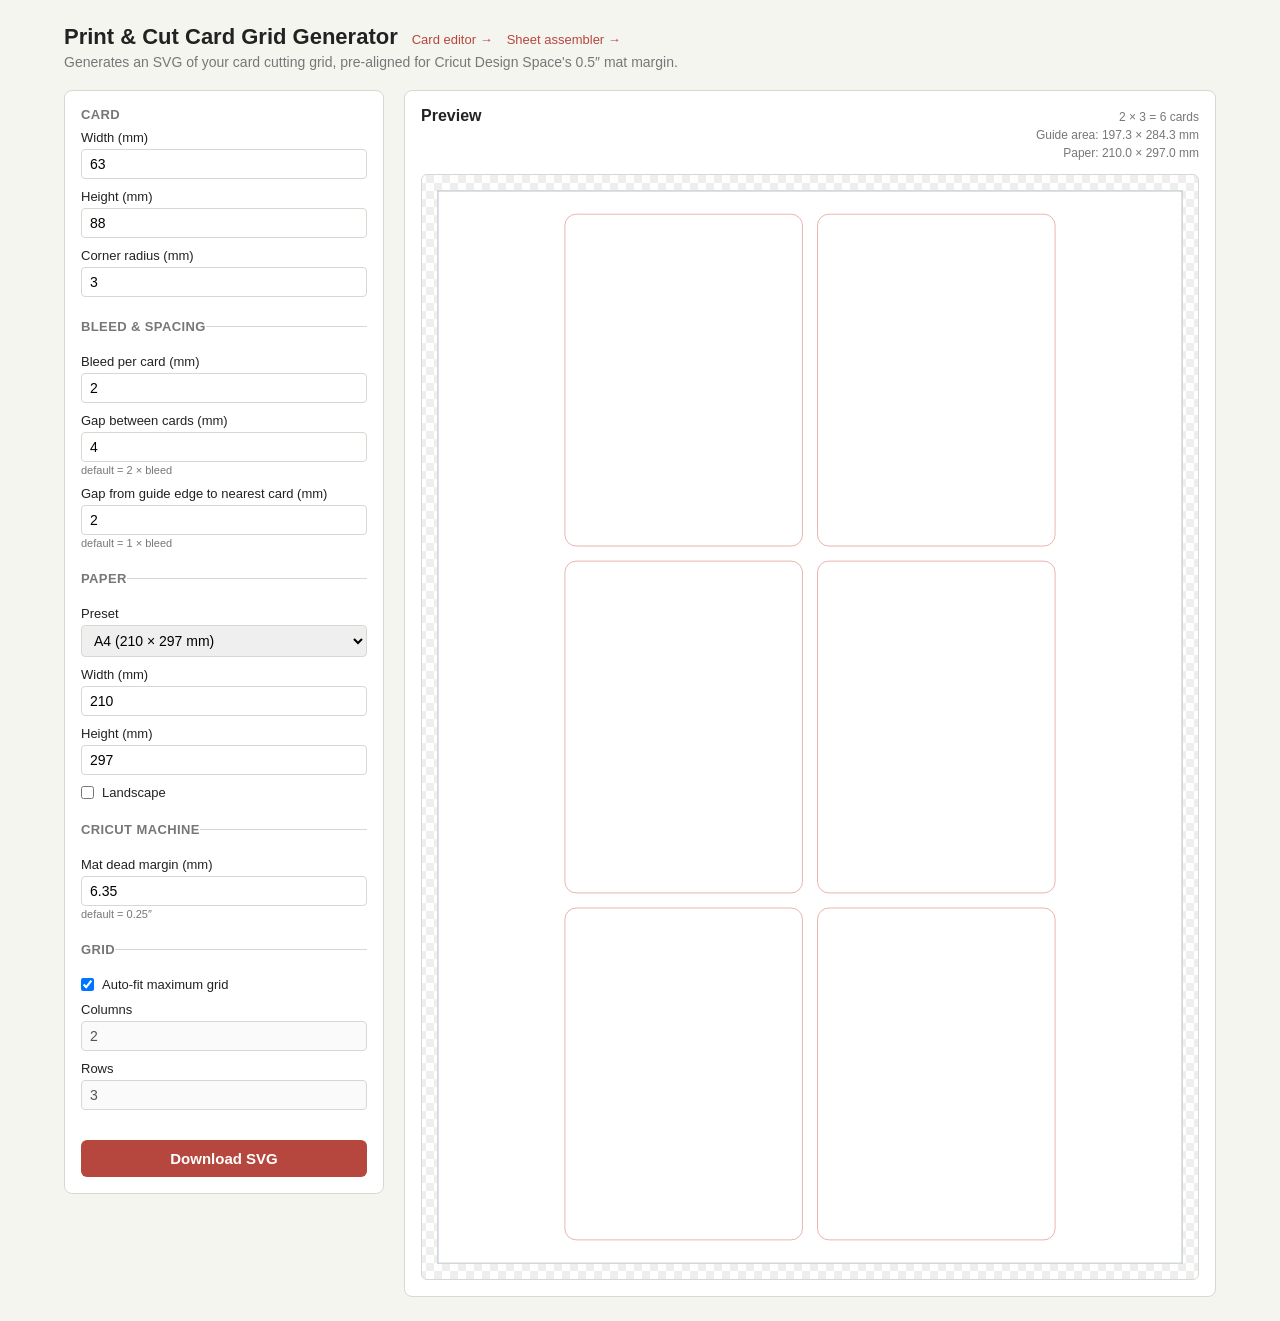
==== index.html @ 05d556c8 "first commit" ====
<!DOCTYPE html>
<html lang="en">
<head>
<meta charset="UTF-8">
<meta name="viewport" content="width=device-width, initial-scale=1.0">
<title>Print &amp; Cut Card Grid Generator</title>
<link rel="stylesheet" href="style.css">
</head>
<body>
<div class="app">

  <header>
    <h1>Print &amp; Cut Card Grid Generator <a class="nav-link" href="editor.html">Card editor &rarr;</a> <a class="nav-link" href="sheet.html">Sheet assembler &rarr;</a></h1>
    <p class="subtitle">Generates an SVG of your card cutting grid, pre-aligned for Cricut Design Space's 0.5&Prime; mat margin.</p>
  </header>

  <main>
    <form id="form" class="panel">

      <fieldset>
        <legend>Card</legend>
        <label>Width (mm)
          <input type="number" id="cardW" value="63" min="1" step="0.1" required>
        </label>
        <label>Height (mm)
          <input type="number" id="cardH" value="88" min="1" step="0.1" required>
        </label>
        <label>Corner radius (mm)
          <input type="number" id="radius" value="3" min="0" step="0.1" required>
        </label>
      </fieldset>

      <fieldset>
        <legend>Bleed &amp; spacing</legend>
        <label>Bleed per card (mm)
          <input type="number" id="bleed" value="2" min="0" step="0.1" required>
        </label>
        <label>Gap between cards (mm)
          <input type="number" id="gap" value="4" min="0" step="0.1" required>
          <small>default = 2 &times; bleed</small>
        </label>
        <label>Gap from guide edge to nearest card (mm)
          <input type="number" id="edgeMargin" value="2" min="0" step="0.1" required>
          <small>default = 1 &times; bleed</small>
        </label>
      </fieldset>

      <fieldset>
        <legend>Paper</legend>
        <label>Preset
          <select id="paperPreset">
            <option value="a4">A4 (210 &times; 297 mm)</option>
            <option value="letter">US Letter (215.9 &times; 279.4 mm)</option>
            <option value="custom">Custom</option>
          </select>
        </label>
        <label>Width (mm)
          <input type="number" id="paperW" value="210" min="1" step="0.1" required>
        </label>
        <label>Height (mm)
          <input type="number" id="paperH" value="297" min="1" step="0.1" required>
        </label>
        <label class="checkbox">
          <input type="checkbox" id="landscape">
          Landscape
        </label>
      </fieldset>

      <fieldset>
        <legend>Cricut machine</legend>
        <label>Mat dead margin (mm)
          <input type="number" id="machineMargin" value="6.35" min="0" step="0.1" required>
          <small>default = 0.25&Prime;</small>
        </label>
      </fieldset>

      <fieldset>
        <legend>Grid</legend>
        <label class="checkbox">
          <input type="checkbox" id="autoFit" checked>
          Auto-fit maximum grid
        </label>
        <label>Columns
          <input type="number" id="cols" value="1" min="1" step="1" required disabled>
        </label>
        <label>Rows
          <input type="number" id="rowsInput" value="1" min="1" step="1" required disabled>
        </label>
      </fieldset>

      <div id="warning" class="warning" hidden></div>

      <button type="button" id="downloadBtn">Download SVG</button>
    </form>

    <div class="panel preview">
      <div class="preview-header">
        <h2>Preview</h2>
        <div id="summary" class="summary"></div>
      </div>
      <div id="svgWrap" class="svg-wrap"></div>
    </div>
  </main>

</div>
<script src="grid-math.js"></script>
<script src="app.js"></script>
</body>
</html>
---- style.css ----
:root {
  --bg: #f5f5f0;
  --panel: #ffffff;
  --border: #d8d8d0;
  --text: #222;
  --muted: #777;
  --accent: #b5473f;
  --guide: #2b6cb0;
  --cut: #c0392b;
  --score: #e08e0b;
  --emboss: #2e8b57;
}

* { box-sizing: border-box; }

body {
  margin: 0;
  font-family: -apple-system, BlinkMacSystemFont, "Segoe UI", Helvetica, Arial, sans-serif;
  background: var(--bg);
  color: var(--text);
}

.app {
  max-width: 1200px;
  margin: 0 auto;
  padding: 24px;
}

header h1 {
  margin: 0 0 4px;
  font-size: 22px;
}

.subtitle {
  margin: 0 0 20px;
  color: var(--muted);
  font-size: 14px;
}

main {
  display: grid;
  grid-template-columns: 320px 1fr;
  gap: 20px;
  align-items: start;
}

.panel {
  background: var(--panel);
  border: 1px solid var(--border);
  border-radius: 8px;
  padding: 16px;
}

fieldset {
  border: none;
  border-top: 1px solid var(--border);
  padding: 12px 0;
  margin: 0;
}

fieldset:first-of-type {
  border-top: none;
  padding-top: 0;
}

legend {
  font-weight: 600;
  font-size: 13px;
  text-transform: uppercase;
  letter-spacing: 0.03em;
  color: var(--muted);
  padding: 0;
  margin-bottom: 8px;
}

label {
  display: block;
  font-size: 13px;
  margin-bottom: 10px;
}

label input[type="number"] {
  display: block;
  width: 100%;
  margin-top: 4px;
  padding: 6px 8px;
  border: 1px solid var(--border);
  border-radius: 4px;
  font-size: 14px;
}

label.checkbox {
  display: flex;
  align-items: center;
  gap: 8px;
}

label.checkbox input {
  width: auto;
  margin: 0;
}

select {
  display: block;
  width: 100%;
  margin-top: 4px;
  padding: 6px 8px;
  border: 1px solid var(--border);
  border-radius: 4px;
  font-size: 14px;
}

small {
  display: block;
  color: var(--muted);
  font-size: 11px;
  margin-top: 2px;
}

button#downloadBtn {
  width: 100%;
  padding: 10px;
  background: var(--accent);
  color: white;
  border: none;
  border-radius: 6px;
  font-size: 15px;
  font-weight: 600;
  cursor: pointer;
  margin-top: 8px;
}

button#downloadBtn:hover {
  filter: brightness(1.05);
}

.warning {
  background: #fff3cd;
  border: 1px solid #ffe08a;
  color: #6b4e00;
  border-radius: 6px;
  padding: 8px 10px;
  font-size: 12px;
  margin: 12px 0;
}

.preview-header {
  display: flex;
  justify-content: space-between;
  align-items: baseline;
  margin-bottom: 12px;
}

.preview-header h2 {
  margin: 0;
  font-size: 16px;
}

.summary {
  font-size: 12px;
  color: var(--muted);
  text-align: right;
  line-height: 1.5;
}

.svg-wrap {
  display: flex;
  justify-content: center;
  align-items: center;
  background: repeating-conic-gradient(#eee 0% 25%, #fff 0% 50%) 50% / 16px 16px;
  border: 1px solid var(--border);
  border-radius: 6px;
  padding: 16px;
  overflow: auto;
}

.svg-wrap svg {
  max-width: 100%;
  height: auto;
  background: white;
  box-shadow: 0 0 0 1px var(--border);
}

.legend-note {
  font-size: 11px;
  color: var(--muted);
  margin-top: 8px;
}

/* ---------- header nav link ---------- */

header h1 {
  display: flex;
  align-items: baseline;
  gap: 14px;
}

.nav-link {
  font-size: 13px;
  font-weight: 500;
  color: var(--accent);
  text-decoration: none;
}

.nav-link:hover {
  text-decoration: underline;
}

/* ---------- editor layout ---------- */

.editor-main {
  display: grid;
  grid-template-columns: 260px 1fr 260px;
  gap: 20px;
  align-items: start;
}

.toolbar-panel label {
  margin-bottom: 12px;
}

.tool-buttons, .layer-buttons {
  display: flex;
  flex-wrap: wrap;
  gap: 6px;
  margin-bottom: 6px;
}

.tool-btn, .layer-btn {
  flex: 1 1 auto;
  padding: 6px 8px;
  border: 1px solid var(--border);
  border-radius: 4px;
  background: white;
  font-size: 12px;
  cursor: pointer;
}

.tool-btn.active, .layer-btn.active {
  background: var(--accent);
  border-color: var(--accent);
  color: white;
}

.layer-visibility {
  display: flex;
  flex-direction: column;
  gap: 6px;
  margin-top: 8px;
}

.swatch {
  display: inline-block;
  width: 10px;
  height: 10px;
  border-radius: 2px;
  margin-right: 2px;
  vertical-align: middle;
}

.swatch-cut { background: var(--cut); }
.swatch-score { background: var(--score); }
.swatch-emboss { background: var(--emboss); }

.secondary-btn {
  width: 100%;
  padding: 8px;
  background: white;
  border: 1px solid var(--border);
  border-radius: 6px;
  font-size: 13px;
  cursor: pointer;
  margin-top: 6px;
}

.secondary-btn:hover {
  background: #f7f7f2;
}

.secondary-btn.danger {
  color: var(--cut);
  border-color: var(--cut);
}

#exportAllBtn {
  width: 100%;
  padding: 10px;
  background: var(--accent);
  color: white;
  border: none;
  border-radius: 6px;
  font-size: 14px;
  font-weight: 600;
  cursor: pointer;
  margin-top: 4px;
}

.canvas-panel {
  display: flex;
  justify-content: center;
}

.canvas-wrap {
  background: repeating-conic-gradient(#eee 0% 25%, #fff 0% 50%) 50% / 16px 16px;
  border: 1px solid var(--border);
  border-radius: 6px;
  padding: 16px;
  display: inline-flex;
}

#canvasSvg {
  background: white;
  box-shadow: 0 0 0 1px var(--border);
  touch-action: none;
  max-width: 70vw;
  height: auto;
}

circle.handle {
  fill: white;
  stroke: #4a90d9;
  stroke-width: 0.5;
  cursor: pointer;
}

circle.handle-rotate {
  fill: #4a90d9;
}

.shape-hit {
  cursor: move;
  pointer-events: stroke;
}

.props-empty {
  font-size: 13px;
  color: var(--muted);
}

.props-form label {
  margin-bottom: 10px;
}

.history-buttons {
  display: flex;
  gap: 8px;
  margin-top: 14px;
}

.history-buttons button {
  flex: 1;
  padding: 6px;
  border: 1px solid var(--border);
  border-radius: 4px;
  background: white;
  cursor: pointer;
  font-size: 12px;
}

/* ---------- sheet assembler ---------- */

.sheet-side-panel h2 {
  font-size: 14px;
  margin: 0 0 8px;
}

.sheet-side-panel h2:not(:first-child) {
  margin-top: 18px;
  padding-top: 14px;
  border-top: 1px solid var(--border);
}

.project-list, .cell-assignment {
  display: flex;
  flex-direction: column;
  gap: 6px;
  max-height: 220px;
  overflow-y: auto;
}

.project-row, .cell-row {
  display: flex;
  align-items: center;
  gap: 6px;
  font-size: 12px;
}

.project-name {
  flex: 1 1 auto;
  overflow: hidden;
  text-overflow: ellipsis;
  white-space: nowrap;
}

.project-size {
  color: var(--muted);
  flex: 0 0 auto;
}

.project-row.mismatch .project-size {
  color: var(--cut);
}

.remove-btn {
  border: none;
  background: none;
  color: var(--muted);
  font-size: 15px;
  line-height: 1;
  cursor: pointer;
  padding: 0 2px;
}

.remove-btn:hover {
  color: var(--cut);
}

.cell-label {
  flex: 0 0 auto;
  width: 70px;
  color: var(--muted);
}

.cell-row select {
  flex: 1 1 auto;
  padding: 4px 6px;
  border: 1px solid var(--border);
  border-radius: 4px;
  font-size: 12px;
}

.fill-all-row {
  display: flex;
  gap: 6px;
  margin-top: 10px;
}

.fill-all-row select {
  flex: 1 1 auto;
  padding: 6px;
  border: 1px solid var(--border);
  border-radius: 4px;
  font-size: 12px;
}

.fill-all-row button {
  flex: 0 0 auto;
  margin-top: 0;
}
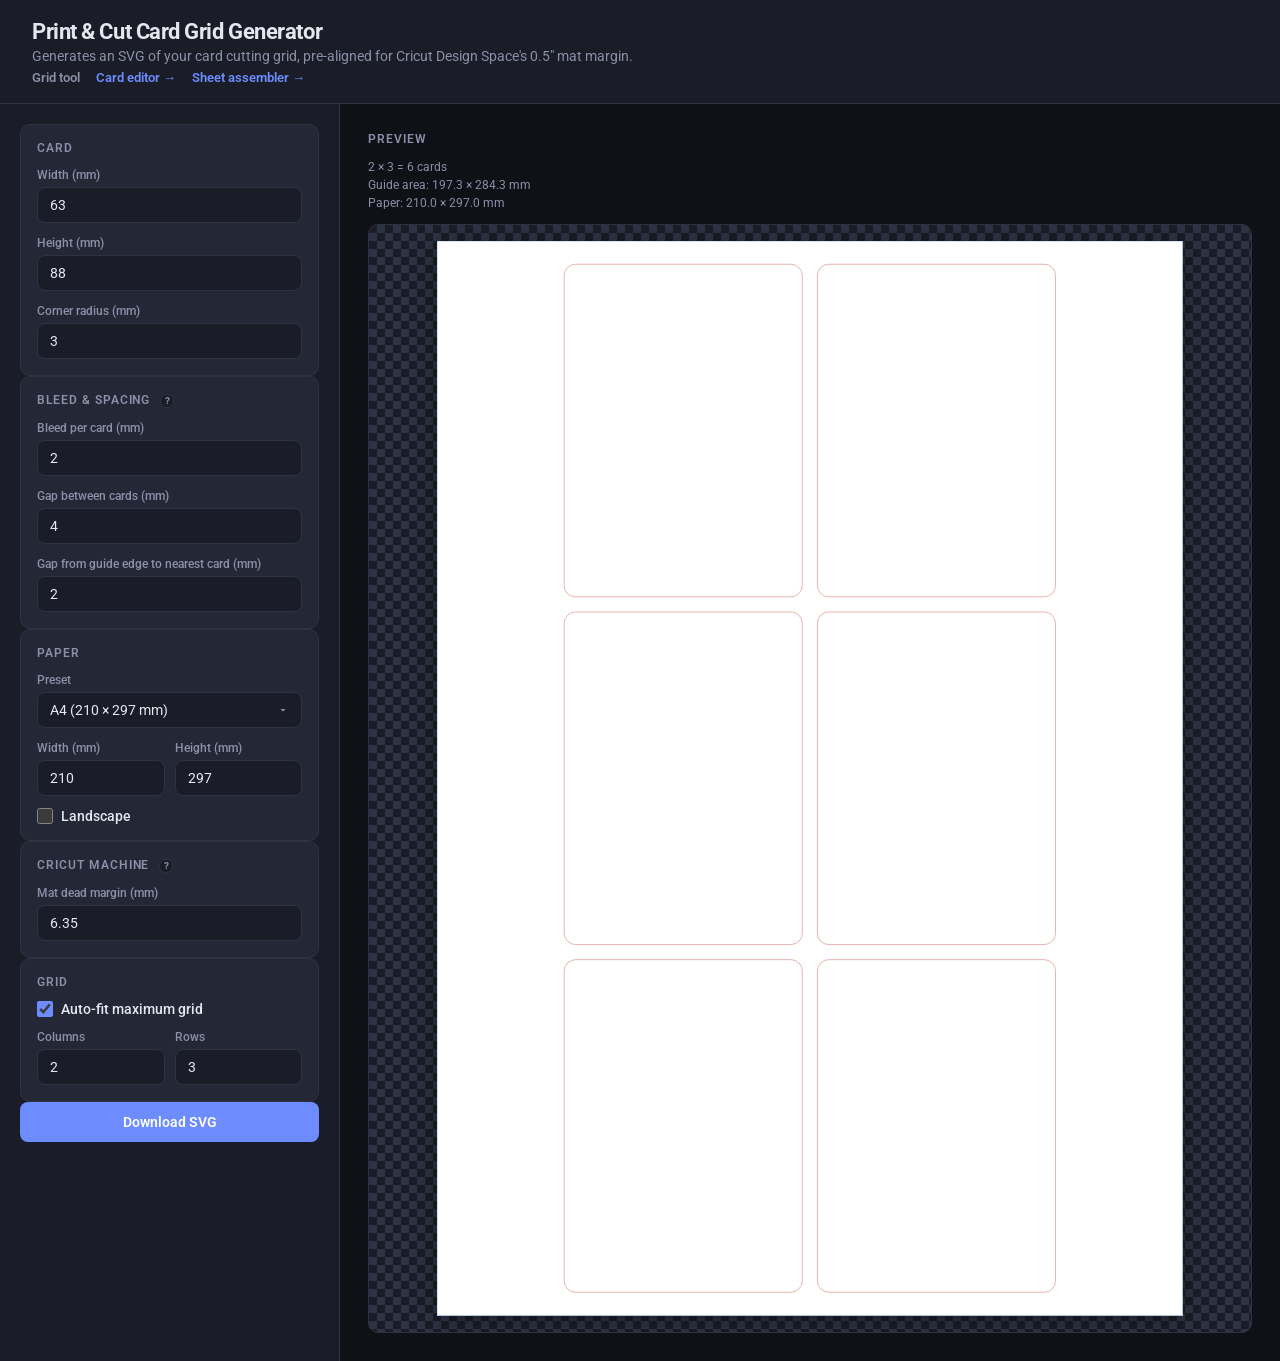
==== commit 09dbed6b: "Unify all PnP tool UIs" ====
--- a/index.html
+++ b/index.html
@@ -4,106 +4,126 @@
 <meta charset="UTF-8">
 <meta name="viewport" content="width=device-width, initial-scale=1.0">
 <title>Print &amp; Cut Card Grid Generator</title>
-<link rel="stylesheet" href="style.css">
+<link rel="stylesheet" href="css/style.css">
 </head>
 <body>
-<div class="app">
+<div class="container">
 
   <header>
-    <h1>Print &amp; Cut Card Grid Generator <a class="nav-link" href="editor.html">Card editor &rarr;</a> <a class="nav-link" href="sheet.html">Sheet assembler &rarr;</a></h1>
+    <h1>Print &amp; Cut Card Grid Generator</h1>
     <p class="subtitle">Generates an SVG of your card cutting grid, pre-aligned for Cricut Design Space's 0.5&Prime; mat margin.</p>
+    <nav class="tool-nav">
+      <a class="nav-link current" href="index.html">Grid tool</a>
+      <a class="nav-link" href="editor.html">Card editor &rarr;</a>
+      <a class="nav-link" href="sheet.html">Sheet assembler &rarr;</a>
+    </nav>
   </header>
 
-  <main>
-    <form id="form" class="panel">
+  <div class="content">
+    <div class="sidebar">
+      <form id="form">
 
-      <fieldset>
-        <legend>Card</legend>
-        <label>Width (mm)
-          <input type="number" id="cardW" value="63" min="1" step="0.1" required>
-        </label>
-        <label>Height (mm)
-          <input type="number" id="cardH" value="88" min="1" step="0.1" required>
-        </label>
-        <label>Corner radius (mm)
-          <input type="number" id="radius" value="3" min="0" step="0.1" required>
-        </label>
-      </fieldset>
+        <div class="panel">
+          <div class="panel-title">Card</div>
+          <div class="control-group">
+            <label for="cardW">Width (mm)</label>
+            <input type="number" id="cardW" value="63" min="1" step="0.1" required>
+          </div>
+          <div class="control-group">
+            <label for="cardH">Height (mm)</label>
+            <input type="number" id="cardH" value="88" min="1" step="0.1" required>
+          </div>
+          <div class="control-group">
+            <label for="radius">Corner radius (mm)</label>
+            <input type="number" id="radius" value="3" min="0" step="0.1" required>
+          </div>
+        </div>
 
-      <fieldset>
-        <legend>Bleed &amp; spacing</legend>
-        <label>Bleed per card (mm)
-          <input type="number" id="bleed" value="2" min="0" step="0.1" required>
-        </label>
-        <label>Gap between cards (mm)
-          <input type="number" id="gap" value="4" min="0" step="0.1" required>
-          <small>default = 2 &times; bleed</small>
-        </label>
-        <label>Gap from guide edge to nearest card (mm)
-          <input type="number" id="edgeMargin" value="2" min="0" step="0.1" required>
-          <small>default = 1 &times; bleed</small>
-        </label>
-      </fieldset>
+        <div class="panel">
+          <div class="panel-title">Bleed &amp; Spacing <span class="help" tabindex="0" data-tip="Gap and edge margin default to 2× and 1× the bleed amount — edit them once and they'll stop auto-updating.">?</span></div>
+          <div class="control-group">
+            <label for="bleed">Bleed per card (mm)</label>
+            <input type="number" id="bleed" value="2" min="0" step="0.1" required>
+          </div>
+          <div class="control-group">
+            <label for="gap">Gap between cards (mm)</label>
+            <input type="number" id="gap" value="4" min="0" step="0.1" required>
+          </div>
+          <div class="control-group">
+            <label for="edgeMargin">Gap from guide edge to nearest card (mm)</label>
+            <input type="number" id="edgeMargin" value="2" min="0" step="0.1" required>
+          </div>
+        </div>
 
-      <fieldset>
-        <legend>Paper</legend>
-        <label>Preset
-          <select id="paperPreset">
-            <option value="a4">A4 (210 &times; 297 mm)</option>
-            <option value="letter">US Letter (215.9 &times; 279.4 mm)</option>
-            <option value="custom">Custom</option>
-          </select>
-        </label>
-        <label>Width (mm)
-          <input type="number" id="paperW" value="210" min="1" step="0.1" required>
-        </label>
-        <label>Height (mm)
-          <input type="number" id="paperH" value="297" min="1" step="0.1" required>
-        </label>
-        <label class="checkbox">
-          <input type="checkbox" id="landscape">
-          Landscape
-        </label>
-      </fieldset>
+        <div class="panel">
+          <div class="panel-title">Paper</div>
+          <div class="control-group">
+            <label for="paperPreset">Preset</label>
+            <select id="paperPreset">
+              <option value="a4">A4 (210 &times; 297 mm)</option>
+              <option value="letter">US Letter (215.9 &times; 279.4 mm)</option>
+              <option value="custom">Custom</option>
+            </select>
+          </div>
+          <div class="row">
+            <div class="control-group">
+              <label for="paperW">Width (mm)</label>
+              <input type="number" id="paperW" value="210" min="1" step="0.1" required>
+            </div>
+            <div class="control-group">
+              <label for="paperH">Height (mm)</label>
+              <input type="number" id="paperH" value="297" min="1" step="0.1" required>
+            </div>
+          </div>
+          <div class="control-group">
+            <label class="inline"><input type="checkbox" id="landscape"> Landscape</label>
+          </div>
+        </div>
 
-      <fieldset>
-        <legend>Cricut machine</legend>
-        <label>Mat dead margin (mm)
-          <input type="number" id="machineMargin" value="6.35" min="0" step="0.1" required>
-          <small>default = 0.25&Prime;</small>
-        </label>
-      </fieldset>
+        <div class="panel">
+          <div class="panel-title">Cricut Machine <span class="help" tabindex="0" data-tip="The mat area your machine can't cut into — defaults to 0.25&Prime; (6.35mm), Cricut's standard dead margin.">?</span></div>
+          <div class="control-group">
+            <label for="machineMargin">Mat dead margin (mm)</label>
+            <input type="number" id="machineMargin" value="6.35" min="0" step="0.1" required>
+          </div>
+        </div>
 
-      <fieldset>
-        <legend>Grid</legend>
-        <label class="checkbox">
-          <input type="checkbox" id="autoFit" checked>
-          Auto-fit maximum grid
-        </label>
-        <label>Columns
-          <input type="number" id="cols" value="1" min="1" step="1" required disabled>
-        </label>
-        <label>Rows
-          <input type="number" id="rowsInput" value="1" min="1" step="1" required disabled>
-        </label>
-      </fieldset>
+        <div class="panel">
+          <div class="panel-title">Grid</div>
+          <div class="control-group">
+            <label class="inline"><input type="checkbox" id="autoFit" checked> Auto-fit maximum grid</label>
+          </div>
+          <div class="row">
+            <div class="control-group">
+              <label for="cols">Columns</label>
+              <input type="number" id="cols" value="1" min="1" step="1" required disabled>
+            </div>
+            <div class="control-group">
+              <label for="rowsInput">Rows</label>
+              <input type="number" id="rowsInput" value="1" min="1" step="1" required disabled>
+            </div>
+          </div>
+        </div>
 
-      <div id="warning" class="warning" hidden></div>
+        <div id="warning" class="status error" hidden></div>
 
-      <button type="button" id="downloadBtn">Download SVG</button>
-    </form>
+        <div class="button-group">
+          <button type="button" id="downloadBtn" class="btn-primary">Download SVG</button>
+        </div>
+      </form>
+    </div>
 
-    <div class="panel preview">
-      <div class="preview-header">
-        <h2>Preview</h2>
+    <div class="main">
+      <div class="preview-section">
+        <div class="preview-title">Preview</div>
         <div id="summary" class="summary"></div>
+        <div id="svgWrap" class="svg-wrap"></div>
       </div>
-      <div id="svgWrap" class="svg-wrap"></div>
     </div>
-  </main>
+  </div>
 
 </div>
-<script src="grid-math.js"></script>
-<script src="app.js"></script>
+<script src="js/grid-math.js"></script>
+<script src="js/app.js"></script>
 </body>
 </html>
--- a/css/style.css
+++ b/css/style.css
@@ -0,0 +1,1087 @@
+/* ==========================================================================
+   PnPTools shared UI — canonical stylesheet
+   Same file is used (verbatim) across PnPBleed, PnPAlign, PnPBooklet,
+   PnPCardCrop and PnPLayout so every tool looks and behaves identically.
+   Visual reference: PnPBooklet's original dark app-chrome design.
+   ========================================================================== */
+
+@import url('https://fonts.googleapis.com/css2?family=Roboto:wght@400;500;600;700&display=swap');
+
+:root {
+    color-scheme: dark;
+    --bg: #0f1117;
+    --surface: #1a1d27;
+    --surface2: #242836;
+    --border: #2e3344;
+    --accent: #6c8cff;
+    --accent-hover: #8aa4ff;
+    --text: #e4e6f0;
+    --text-dim: #8b8fa8;
+    --text-muted: #8b8fa8;
+    --danger: #ff6b6b;
+    --success: #51cf66;
+    --info: #6c8cff;
+    --warning: #ffcc66;
+    --radius: 10px;
+    --radius-lg: 10px;
+}
+
+* {
+    margin: 0;
+    padding: 0;
+    box-sizing: border-box;
+}
+
+body {
+    font-family: 'Roboto', -apple-system, BlinkMacSystemFont, 'Segoe UI', Helvetica, Arial, sans-serif;
+    background: var(--bg);
+    min-height: 100vh;
+    color: var(--text);
+}
+
+a {
+    color: inherit;
+}
+
+/* ---- Shell ------------------------------------------------------------- */
+
+.container {
+    max-width: none;
+    margin: 0;
+    background: transparent;
+    border-radius: 0;
+    box-shadow: none;
+    overflow: visible;
+    min-height: 100vh;
+    display: flex;
+    flex-direction: column;
+}
+
+header {
+    background: var(--surface);
+    color: var(--text);
+    padding: 18px 32px;
+    text-align: left;
+    border-bottom: 1px solid var(--border);
+}
+
+header h1 {
+    font-size: 1.4rem;
+    font-weight: 700;
+    letter-spacing: -0.02em;
+    margin-bottom: 4px;
+}
+
+header .subtitle {
+    font-size: 0.85rem;
+    color: var(--text-dim);
+    opacity: 1;
+    max-width: none;
+    margin: 0;
+}
+
+/* ---- Layout: sidebar + main -------------------------------------------- */
+
+.content {
+    display: grid;
+    grid-template-columns: 340px 1fr;
+    gap: 0;
+    padding: 0;
+    flex: 1;
+    min-height: 0;
+    min-width: 0;
+}
+
+.content.with-gallery {
+    grid-template-columns: 340px 1fr 260px;
+}
+
+.sidebar {
+    display: flex;
+    flex-direction: column;
+    gap: 18px;
+    padding: 20px;
+    background: var(--surface);
+    border-right: 1px solid var(--border);
+    min-width: 0;
+    overflow-y: auto;
+}
+
+.gallery-sidebar {
+    display: flex;
+    flex-direction: column;
+    gap: 12px;
+    padding: 20px;
+    background: var(--surface);
+    border-left: 1px solid var(--border);
+    min-width: 0;
+    overflow-y: auto;
+}
+
+.main {
+    display: flex;
+    flex-direction: column;
+    gap: 20px;
+    min-width: 0;
+    padding: 28px;
+    overflow: auto;
+    background: var(--bg);
+}
+
+/* ---- Panels (grouped controls within the sidebar) ---------------------- */
+
+.panel {
+    display: flex;
+    flex-direction: column;
+    gap: 12px;
+    background: var(--surface2);
+    border: 1px solid var(--border);
+    border-radius: var(--radius);
+    padding: 16px;
+}
+
+.panel-title {
+    position: relative;
+    font-size: 0.75rem;
+    font-weight: 600;
+    color: var(--text-dim);
+    text-transform: uppercase;
+    letter-spacing: 0.08em;
+}
+
+/* ---- Help tooltip (a "?" mark that reveals a longer note on hover/focus) - */
+/* Positioned relative to .panel-title (not the small icon itself) and pinned
+   to its full width, so it always opens downward and never overflows past
+   the sidebar's edge regardless of where the icon sits in the title. */
+
+.help {
+    display: inline-flex;
+    align-items: center;
+    justify-content: center;
+    width: 14px;
+    height: 14px;
+    margin-left: 6px;
+    border-radius: 50%;
+    background: var(--surface);
+    border: 1px solid var(--border);
+    color: var(--text-dim);
+    font-size: 10px;
+    font-weight: 700;
+    text-transform: none;
+    letter-spacing: normal;
+    cursor: help;
+    vertical-align: middle;
+}
+
+.help:hover,
+.help:focus-visible {
+    border-color: var(--accent);
+    color: var(--accent);
+    outline: none;
+}
+
+.help::after {
+    content: attr(data-tip);
+    position: absolute;
+    top: 100%;
+    left: 0;
+    right: 0;
+    margin-top: 6px;
+    background: var(--surface2);
+    color: var(--text);
+    border: 1px solid var(--border);
+    border-radius: 6px;
+    padding: 8px 10px;
+    font-size: 11px;
+    font-weight: 400;
+    line-height: 1.4;
+    text-align: left;
+    white-space: normal;
+    box-shadow: 0 8px 20px rgba(0, 0, 0, 0.5);
+    opacity: 0;
+    visibility: hidden;
+    transition: opacity 0.15s;
+    z-index: 30;
+}
+
+.help:hover::after,
+.help:focus-visible::after {
+    opacity: 1;
+    visibility: visible;
+}
+
+/* ---- Form controls ------------------------------------------------------ */
+
+.control-group {
+    display: flex;
+    flex-direction: column;
+    gap: 5px;
+}
+
+.control-group label {
+    font-weight: 500;
+    color: var(--text-dim);
+    font-size: 0.78rem;
+    text-transform: none;
+    letter-spacing: normal;
+}
+
+.control-group label.inline {
+    display: flex;
+    align-items: center;
+    gap: 8px;
+    color: var(--text);
+    font-size: 0.85rem;
+    cursor: pointer;
+}
+
+.row {
+    display: flex;
+    gap: 10px;
+}
+
+.row > * {
+    flex: 1;
+}
+
+input[type="file"],
+input[type="number"],
+input[type="text"],
+select {
+    width: 100%;
+    padding: 9px 12px;
+    border: 1px solid var(--border);
+    border-radius: 8px;
+    font-size: 0.88rem;
+    font-family: inherit;
+    color: var(--text);
+    background: var(--surface);
+    transition: border-color 0.2s;
+    outline: none;
+}
+
+input[type="file"] {
+    padding: 8px;
+    cursor: pointer;
+}
+
+input[type="number"]:focus,
+input[type="text"]:focus,
+input[type="file"]:focus,
+select:focus {
+    border-color: var(--accent);
+}
+
+input[type="number"]:hover,
+input[type="text"]:hover,
+input[type="file"]:hover,
+select:hover {
+    border-color: var(--accent);
+}
+
+select {
+    cursor: pointer;
+    appearance: none;
+    background-image: url("data:image/svg+xml,%3Csvg xmlns='http://www.w3.org/2000/svg' width='12' height='12' viewBox='0 0 24 24' fill='%238b8fa8'%3E%3Cpath d='M7 10l5 5 5-5z'/%3E%3C/svg%3E");
+    background-repeat: no-repeat;
+    background-position: right 12px center;
+    padding-right: 30px;
+}
+
+input[type="checkbox"],
+input[type="radio"] {
+    width: 16px;
+    height: 16px;
+    accent-color: var(--accent);
+    cursor: pointer;
+}
+
+input[type="range"] {
+    width: 100%;
+    accent-color: var(--accent);
+}
+
+input[type="color"] {
+    width: 100%;
+    height: 40px;
+    padding: 2px;
+    border: 1px solid var(--border);
+    border-radius: 8px;
+    cursor: pointer;
+    background: var(--surface);
+}
+
+.input-hint {
+    font-size: 12px;
+    color: var(--text-muted);
+}
+
+.radio-group,
+.checkbox-group {
+    display: grid;
+    grid-template-columns: 1fr 1fr;
+    gap: 10px;
+}
+
+.radio-group.stacked,
+.checkbox-group.stacked {
+    grid-template-columns: 1fr;
+}
+
+.radio-group label,
+.checkbox-group label {
+    display: flex;
+    align-items: center;
+    gap: 8px;
+    font-weight: 500;
+    font-size: 14px;
+    color: var(--text);
+    text-transform: none;
+    letter-spacing: normal;
+    cursor: pointer;
+}
+
+.slider-field {
+    display: grid;
+    grid-template-columns: 1fr auto;
+    align-items: center;
+    gap: 10px;
+}
+
+.slider-field label {
+    grid-column: 1 / -1;
+}
+
+.slider-field output {
+    font-variant-numeric: tabular-nums;
+    font-size: 13px;
+    color: var(--text-dim);
+    text-align: right;
+    min-width: 3em;
+}
+
+/* ---- Dropzone ------------------------------------------------------------ */
+
+.dropzone {
+    border: 2px dashed var(--border);
+    border-radius: var(--radius);
+    padding: 24px 16px;
+    text-align: center;
+    cursor: pointer;
+    transition: all 0.2s;
+    color: var(--text-dim);
+    font-size: 0.85rem;
+}
+
+.dropzone:hover,
+.dropzone.dragover {
+    border-color: var(--accent);
+    background: rgba(108, 140, 255, 0.06);
+}
+
+.dropzone input[type="file"] {
+    display: none;
+}
+
+.dropzone .dz-title {
+    font-weight: 500;
+    color: var(--text);
+    margin-bottom: 4px;
+}
+
+.dropzone-count {
+    text-align: center;
+    font-size: 12px;
+    color: var(--text-dim);
+}
+
+/* ---- Buttons -------------------------------------------------------------- */
+
+.button-group {
+    display: flex;
+    gap: 10px;
+    flex-direction: column;
+}
+
+button,
+.btn {
+    display: inline-flex;
+    align-items: center;
+    justify-content: center;
+    gap: 8px;
+    padding: 12px 20px;
+    border: none;
+    border-radius: 8px;
+    font-size: 0.88rem;
+    font-weight: 600;
+    cursor: pointer;
+    transition: background-color 0.2s, filter 0.2s;
+    text-transform: none;
+    letter-spacing: normal;
+    text-decoration: none;
+    font-family: inherit;
+}
+
+.btn-primary {
+    background: var(--accent);
+    color: #ffffff;
+}
+
+.btn-primary:hover:not(:disabled) {
+    background: var(--accent-hover);
+}
+
+.btn-secondary {
+    background: var(--surface);
+    color: var(--text);
+    border: 1px solid var(--border);
+}
+
+.btn-secondary:hover:not(:disabled) {
+    background: var(--surface2);
+    border-color: var(--accent);
+}
+
+.btn-success {
+    background: var(--success);
+    color: #111111;
+}
+
+.btn-success:hover:not(:disabled) {
+    filter: brightness(1.1);
+}
+
+button:disabled,
+.btn:disabled,
+.btn[aria-disabled="true"] {
+    background: var(--border);
+    color: var(--text-dim);
+    opacity: 1;
+    cursor: not-allowed;
+}
+
+.btn-small {
+    padding: 8px 12px;
+    font-size: 12px;
+}
+
+/* ---- Status / feedback ------------------------------------------------- */
+
+.status {
+    padding: 10px 12px;
+    border-radius: 8px;
+    font-size: 12px;
+    text-align: center;
+    min-height: 40px;
+    display: flex;
+    align-items: center;
+    justify-content: center;
+    background: var(--surface2);
+    border: 1px solid var(--border);
+    color: var(--text-dim);
+}
+
+.status.info { color: var(--accent); border-color: rgba(108, 140, 255, 0.3); background: rgba(108, 140, 255, 0.08); }
+.status.success { color: var(--success); border-color: rgba(81, 207, 102, 0.3); background: rgba(81, 207, 102, 0.08); }
+.status.error { color: var(--danger); border-color: rgba(255, 107, 107, 0.3); background: rgba(255, 107, 107, 0.08); }
+.status.processing { color: var(--warning); border-color: rgba(255, 204, 102, 0.3); background: rgba(255, 204, 102, 0.08); }
+.status:empty { display: none; }
+
+/* ---- Preview / canvas areas --------------------------------------------- */
+
+.preview-section {
+    display: flex;
+    flex-direction: column;
+    gap: 12px;
+    min-width: 0;
+}
+
+.preview-title {
+    font-size: 0.75rem;
+    font-weight: 600;
+    color: var(--text-dim);
+    text-transform: uppercase;
+    letter-spacing: 0.08em;
+}
+
+.preview-canvas-container,
+.canvas-container {
+    background: var(--surface);
+    border: 1px solid var(--border);
+    border-radius: var(--radius);
+    padding: 20px;
+    display: flex;
+    align-items: center;
+    justify-content: center;
+    flex: 1;
+    min-height: 300px;
+    overflow: auto;
+}
+
+.preview-canvas-container canvas,
+.canvas-container canvas,
+.preview-canvas {
+    max-width: 100%;
+    max-height: 100%;
+    border-radius: 4px;
+    box-shadow: 0 4px 24px rgba(0, 0, 0, 0.4);
+    background:
+        linear-gradient(45deg, #2e3344 25%, transparent 25%),
+        linear-gradient(-45deg, #2e3344 25%, transparent 25%),
+        linear-gradient(45deg, transparent 75%, #2e3344 75%),
+        linear-gradient(-45deg, transparent 75%, #2e3344 75%);
+    background-color: #1a1d27;
+    background-size: 16px 16px;
+    background-position: 0 0, 0 8px, 8px -8px, -8px 0;
+}
+
+.comparison-container {
+    display: grid;
+    grid-template-columns: 1fr 1fr;
+    gap: 20px;
+    min-width: 0;
+    max-width: 100%;
+    width: 100%;
+}
+
+.comparison-item {
+    display: flex;
+    flex-direction: column;
+    gap: 10px;
+    min-width: 0;
+    max-width: 100%;
+}
+
+.comparison-label {
+    font-size: 12px;
+    font-weight: 600;
+    color: var(--text-dim);
+}
+
+/* ---- Thumbnails / gallery ------------------------------------------------ */
+
+.thumbnails-container {
+    background: var(--surface);
+    border: 1px solid var(--border);
+    border-radius: var(--radius);
+    padding: 12px;
+    overflow-x: auto;
+    overflow-y: hidden;
+    display: flex;
+    gap: 10px;
+    min-height: 120px;
+}
+
+.thumbnail {
+    position: relative;
+    flex-shrink: 0;
+    width: 100px;
+    height: 100px;
+    border: 2px solid var(--border);
+    border-radius: 4px;
+    cursor: pointer;
+    overflow: hidden;
+    transition: all 0.2s;
+    background: var(--surface2);
+    display: flex;
+    align-items: center;
+    justify-content: center;
+}
+
+.thumbnail img,
+.thumbnail canvas {
+    width: 100%;
+    height: 100%;
+    object-fit: contain;
+    background: var(--surface2);
+}
+
+.thumbnail.active {
+    border-color: var(--accent);
+}
+
+.thumbnail:hover {
+    border-color: var(--accent);
+}
+
+.thumbnail .badge {
+    position: absolute;
+    top: 2px;
+    right: 2px;
+    background: var(--surface);
+    border: 1px solid var(--border);
+    border-radius: 50%;
+    width: 20px;
+    height: 20px;
+    line-height: 18px;
+    text-align: center;
+    font-size: 11px;
+    cursor: pointer;
+    color: var(--text);
+}
+
+.gallery {
+    display: flex;
+    flex-direction: column;
+    gap: 10px;
+}
+
+.gallery-title {
+    font-size: 0.75rem;
+    font-weight: 600;
+    text-transform: uppercase;
+    letter-spacing: 0.08em;
+    color: var(--text-dim);
+}
+
+/* ---- Info grid ------------------------------------------------------------ */
+
+.info-grid {
+    display: grid;
+    grid-template-columns: repeat(2, 1fr);
+    gap: 12px;
+    background: var(--surface2);
+    border: 1px solid var(--border);
+    padding: 12px;
+    border-radius: var(--radius);
+    font-size: 12px;
+}
+
+.info-item {
+    display: flex;
+    flex-direction: column;
+    gap: 4px;
+}
+
+.info-label {
+    color: var(--text-dim);
+    font-weight: 600;
+}
+
+.info-value {
+    color: var(--text);
+    font-weight: 500;
+}
+
+/* ---- Empty state ----------------------------------------------------------- */
+
+.empty-state {
+    text-align: center;
+    color: var(--text-dim);
+    padding: 40px 20px;
+}
+
+.empty-state-icon {
+    font-size: 48px;
+    margin-bottom: 12px;
+    opacity: 0.5;
+}
+
+/* ---- Downloads --------------------------------------------------------------- */
+
+.download-links {
+    display: flex;
+    gap: 12px;
+    flex-wrap: wrap;
+}
+
+.download-link {
+    flex: 1;
+    min-width: 200px;
+    display: none;
+}
+
+.download-link.show {
+    display: inline-flex;
+}
+
+/* ---- File list chip ------------------------------------------------------------ */
+
+.file-info {
+    display: flex;
+    align-items: center;
+    justify-content: space-between;
+    gap: 10px;
+    padding: 10px 12px;
+    background: var(--surface2);
+    border: 1px solid var(--border);
+    border-radius: var(--radius);
+    font-size: 13px;
+    color: var(--text);
+}
+
+.file-info .name {
+    overflow: hidden;
+    text-overflow: ellipsis;
+    white-space: nowrap;
+}
+
+.file-info .remove {
+    background: none;
+    border: none;
+    color: var(--danger);
+    cursor: pointer;
+    font-size: 13px;
+    padding: 2px 6px;
+    text-transform: none;
+    letter-spacing: normal;
+}
+
+/* ---- Loading spinner -------------------------------------------------------------- */
+
+.loading {
+    display: inline-block;
+    width: 12px;
+    height: 12px;
+    border: 2px solid var(--border);
+    border-radius: 50%;
+    border-top-color: var(--accent);
+    animation: spin 0.6s linear infinite;
+}
+
+@keyframes spin {
+    to { transform: rotate(360deg); }
+}
+
+.loading-overlay {
+    position: fixed;
+    inset: 0;
+    background: rgba(15, 17, 23, 0.85);
+    display: flex;
+    align-items: center;
+    justify-content: center;
+    flex-direction: column;
+    gap: 16px;
+    z-index: 1000;
+    color: var(--text-dim);
+}
+
+.loading-overlay[hidden],
+.loading-overlay.hidden {
+    display: none;
+}
+
+.spinner {
+    width: 40px;
+    height: 40px;
+    border: 3px solid var(--border);
+    border-top-color: var(--accent);
+    border-radius: 50%;
+    animation: spin 0.8s linear infinite;
+}
+
+/* ---- Scrollbars ----------------------------------------------------------------- */
+
+.thumbnails-container::-webkit-scrollbar,
+.sidebar::-webkit-scrollbar,
+.gallery-sidebar::-webkit-scrollbar,
+.main::-webkit-scrollbar {
+    width: 6px;
+    height: 6px;
+}
+
+.thumbnails-container::-webkit-scrollbar-track,
+.sidebar::-webkit-scrollbar-track,
+.gallery-sidebar::-webkit-scrollbar-track,
+.main::-webkit-scrollbar-track {
+    background: transparent;
+}
+
+.thumbnails-container::-webkit-scrollbar-thumb,
+.sidebar::-webkit-scrollbar-thumb,
+.gallery-sidebar::-webkit-scrollbar-thumb,
+.main::-webkit-scrollbar-thumb {
+    background: var(--border);
+    border-radius: 3px;
+}
+
+.thumbnails-container::-webkit-scrollbar-thumb:hover,
+.sidebar::-webkit-scrollbar-thumb:hover,
+.gallery-sidebar::-webkit-scrollbar-thumb:hover,
+.main::-webkit-scrollbar-thumb:hover {
+    background: var(--text-dim);
+}
+
+/* ---- Responsive ------------------------------------------------------------------- */
+
+@media (max-width: 1024px) {
+    .content,
+    .content.with-gallery {
+        grid-template-columns: 1fr;
+    }
+
+    .sidebar {
+        border-right: none;
+        border-bottom: 1px solid var(--border);
+    }
+
+    .gallery-sidebar {
+        border-left: none;
+        border-top: 1px solid var(--border);
+    }
+
+    .comparison-container {
+        grid-template-columns: 1fr;
+    }
+
+    .row {
+        flex-direction: column;
+    }
+
+    .radio-group,
+    .checkbox-group {
+        grid-template-columns: 1fr;
+    }
+}
+
+@media (max-width: 640px) {
+    header h1 { font-size: 1.2rem; }
+    .main { padding: 16px; }
+    .sidebar, .gallery-sidebar { padding: 16px; }
+}
+
+/* ==========================================================================
+   PnPVecImage-only additions
+   Toolbar/canvas editor chrome, layer swatches, SVG editing handles, and the
+   sheet-assembler project/cell lists — none of these have a shared
+   equivalent. Layer colors (cut/score/emboss/guide) are the actual exported
+   line-art colors, kept as-is regardless of UI theme.
+   ========================================================================== */
+
+/* ---- Cross-page nav (this tool has 3 pages: grid / editor / sheet) ------ */
+
+.tool-nav {
+    display: flex;
+    gap: 16px;
+    margin-top: 6px;
+}
+
+.nav-link {
+    font-size: 13px;
+    font-weight: 600;
+    color: var(--accent);
+    text-decoration: none;
+}
+
+.nav-link:hover {
+    color: var(--accent-hover);
+    text-decoration: underline;
+}
+
+.nav-link.current {
+    color: var(--text-dim);
+    pointer-events: none;
+    text-decoration: none;
+}
+
+/* ---- Segmented tool/layer button groups --------------------------------- */
+
+.tool-buttons,
+.layer-buttons {
+    display: flex;
+    flex-wrap: wrap;
+    gap: 6px;
+}
+
+.tool-btn,
+.layer-btn {
+    flex: 1 1 auto;
+    padding: 6px 10px;
+    border: 1px solid var(--border);
+    border-radius: 6px;
+    background: var(--surface);
+    color: var(--text);
+    font-size: 12px;
+    font-weight: 600;
+    text-transform: none;
+    letter-spacing: normal;
+    cursor: pointer;
+}
+
+.tool-btn.active,
+.layer-btn.active {
+    background: var(--accent);
+    border-color: var(--accent);
+    color: #ffffff;
+}
+
+.layer-visibility {
+    display: flex;
+    flex-direction: column;
+    gap: 6px;
+}
+
+.swatch {
+    display: inline-block;
+    width: 10px;
+    height: 10px;
+    border-radius: 2px;
+    vertical-align: middle;
+}
+
+.swatch-cut { background: #c0392b; }
+.swatch-score { background: #e08e0b; }
+.swatch-emboss { background: #2e8b57; }
+
+.summary {
+    font-size: 12px;
+    color: var(--text-dim);
+    line-height: 1.5;
+}
+
+/* ---- SVG preview / canvas surfaces --------------------------------------- */
+/* The exported artwork is placed on white paper, so the checkerboard stays
+   light-on-dark-surface instead of matching the app's own theme. */
+
+.svg-wrap,
+.canvas-wrap {
+    background:
+        linear-gradient(45deg, #2e3344 25%, transparent 25%),
+        linear-gradient(-45deg, #2e3344 25%, transparent 25%),
+        linear-gradient(45deg, transparent 75%, #2e3344 75%),
+        linear-gradient(-45deg, transparent 75%, #2e3344 75%);
+    background-color: var(--surface);
+    background-size: 16px 16px;
+    background-position: 0 0, 0 8px, 8px -8px, -8px 0;
+    border: 1px solid var(--border);
+    border-radius: var(--radius);
+    padding: 16px;
+    overflow: auto;
+}
+
+.svg-wrap {
+    display: flex;
+    justify-content: center;
+    align-items: center;
+}
+
+.svg-wrap svg,
+#canvasSvg {
+    max-width: 100%;
+    height: auto;
+    background: #ffffff;
+    box-shadow: 0 4px 24px rgba(0, 0, 0, 0.4);
+}
+
+.canvas-wrap {
+    display: inline-flex;
+}
+
+#canvasSvg {
+    touch-action: none;
+    max-width: 70vw;
+}
+
+circle.handle {
+    fill: var(--surface2);
+    stroke: var(--accent);
+    stroke-width: 0.5;
+    cursor: pointer;
+}
+
+circle.handle-rotate {
+    fill: var(--accent);
+}
+
+.shape-hit {
+    cursor: move;
+    pointer-events: stroke;
+}
+
+/* ---- Properties / history panel ------------------------------------------ */
+
+.props-empty {
+    font-size: 13px;
+    color: var(--text-dim);
+}
+
+.btn-secondary.danger {
+    color: var(--danger);
+    border-color: var(--danger);
+}
+
+.history-buttons {
+    display: flex;
+    gap: 8px;
+}
+
+/* ---- Sheet assembler: project list & cell assignment ---------------------- */
+
+.project-list,
+.cell-assignment {
+    display: flex;
+    flex-direction: column;
+    gap: 6px;
+    max-height: 220px;
+    overflow-y: auto;
+}
+
+.project-row,
+.cell-row {
+    display: flex;
+    align-items: center;
+    gap: 6px;
+    font-size: 12px;
+    background: var(--surface);
+    border: 1px solid var(--border);
+    border-radius: 6px;
+    padding: 6px 8px;
+}
+
+.project-name {
+    flex: 1 1 auto;
+    overflow: hidden;
+    text-overflow: ellipsis;
+    white-space: nowrap;
+    color: var(--text);
+}
+
+.project-size {
+    color: var(--text-dim);
+    flex: 0 0 auto;
+    font-size: 11px;
+}
+
+.project-row.mismatch .project-size {
+    color: var(--danger);
+}
+
+.remove-btn {
+    border: none;
+    background: none;
+    color: var(--text-dim);
+    font-size: 16px;
+    line-height: 1;
+    cursor: pointer;
+    padding: 0 2px;
+}
+
+.remove-btn:hover {
+    color: var(--danger);
+}
+
+.cell-label {
+    flex: 0 0 auto;
+    width: 66px;
+    color: var(--text-dim);
+    font-size: 11px;
+}
+
+.cell-row select {
+    flex: 1 1 auto;
+    padding: 4px 6px;
+    font-size: 12px;
+}
+
+.fill-all-row {
+    display: flex;
+    gap: 6px;
+}
+
+.fill-all-row select {
+    flex: 1 1 auto;
+}
+
+.fill-all-row button {
+    flex: 0 0 auto;
+}
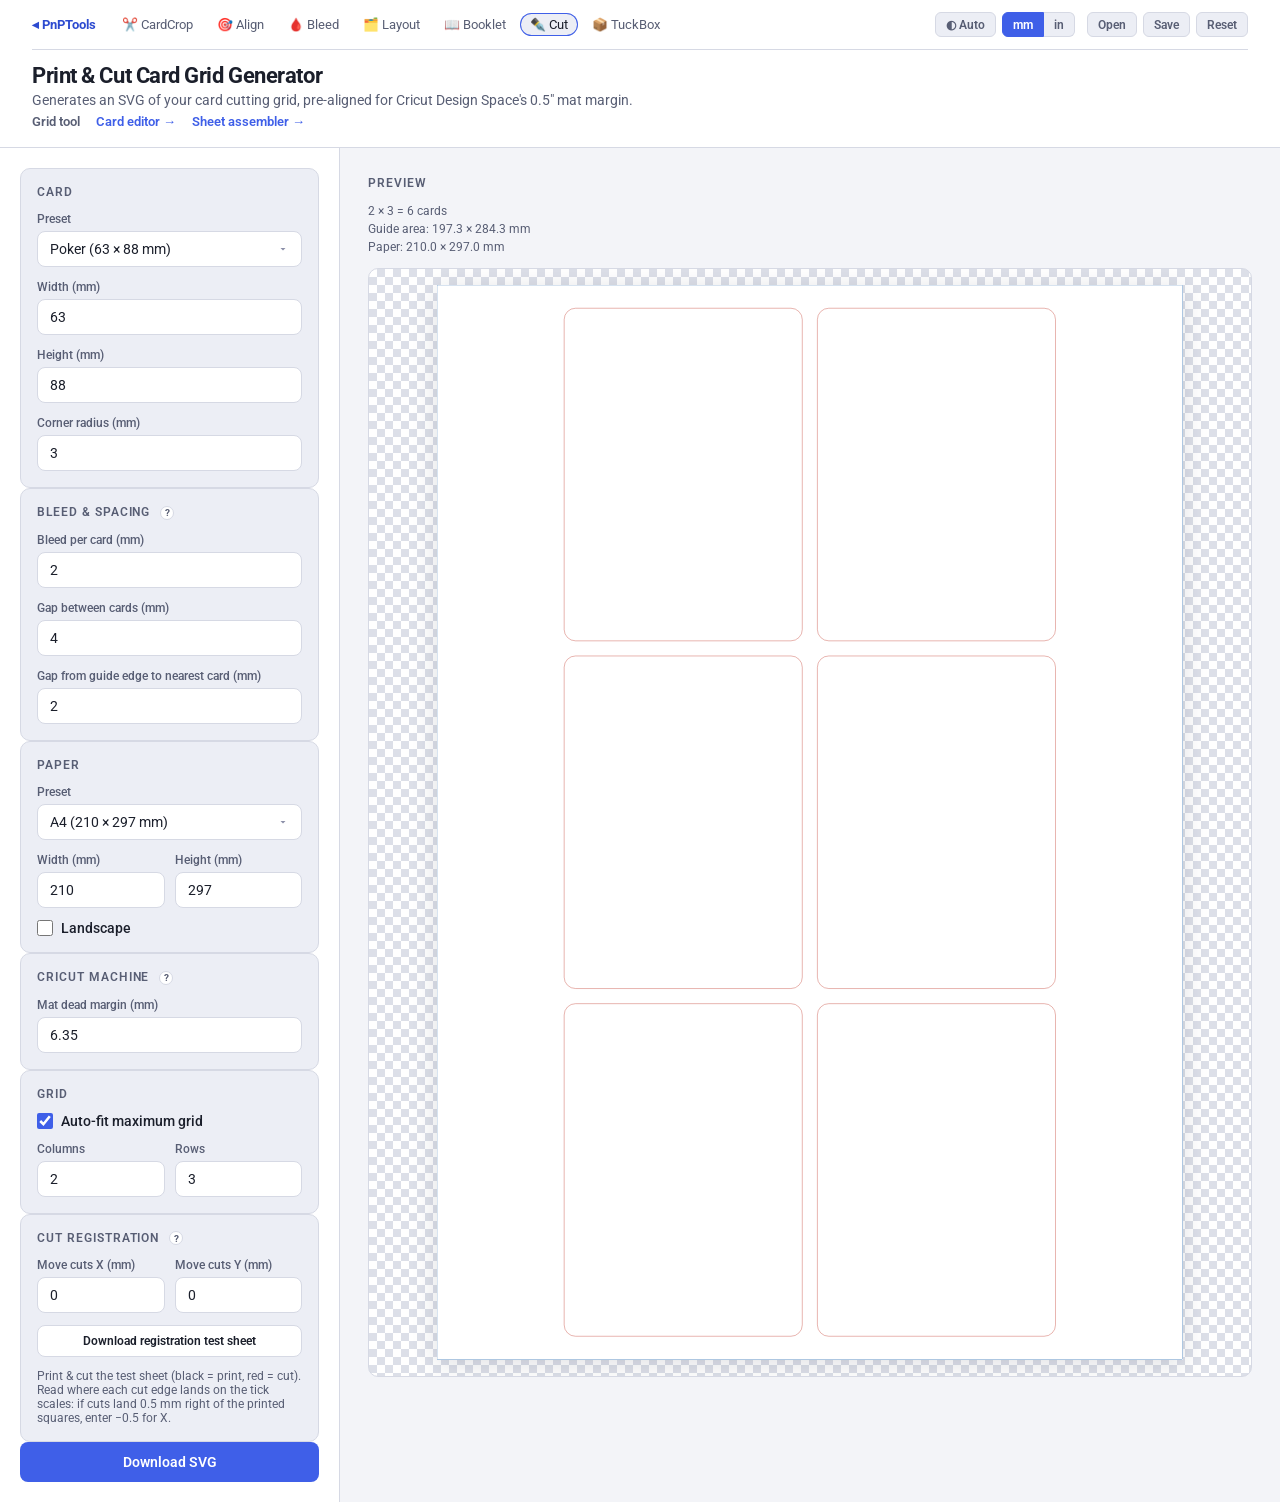
==== commit 07cad3c7: "Unify all tools, share resources between them" ====
--- a/index.html
+++ b/index.html
@@ -5,6 +5,12 @@
 <meta name="viewport" content="width=device-width, initial-scale=1.0">
 <title>Print &amp; Cut Card Grid Generator</title>
 <link rel="stylesheet" href="css/style.css">
+<link rel="stylesheet" href="css/tool.css">
+<link rel="manifest" href="manifest.webmanifest">
+<link rel="icon" href="shared/icon.svg" type="image/svg+xml">
+<meta name="theme-color" content="#1a1d27">
+<script src="shared/pnp-theme.js"></script>
+<link rel="stylesheet" href="shared/pnp-shared.css">
 </head>
 <body>
 <div class="container">
@@ -26,16 +32,20 @@
         <div class="panel">
           <div class="panel-title">Card</div>
           <div class="control-group">
+            <label for="cardPreset">Preset</label>
+            <select id="cardPreset"></select>
+          </div>
+          <div class="control-group">
             <label for="cardW">Width (mm)</label>
-            <input type="number" id="cardW" value="63" min="1" step="0.1" required>
+            <input type="number" id="cardW" data-unit="mm" value="63" min="1" step="0.1" required>
           </div>
           <div class="control-group">
             <label for="cardH">Height (mm)</label>
-            <input type="number" id="cardH" value="88" min="1" step="0.1" required>
+            <input type="number" id="cardH" data-unit="mm" value="88" min="1" step="0.1" required>
           </div>
           <div class="control-group">
             <label for="radius">Corner radius (mm)</label>
-            <input type="number" id="radius" value="3" min="0" step="0.1" required>
+            <input type="number" id="radius" data-unit="mm" value="3" min="0" step="0.1" required>
           </div>
         </div>
 
@@ -43,15 +53,15 @@
           <div class="panel-title">Bleed &amp; Spacing <span class="help" tabindex="0" data-tip="Gap and edge margin default to 2× and 1× the bleed amount — edit them once and they'll stop auto-updating.">?</span></div>
           <div class="control-group">
             <label for="bleed">Bleed per card (mm)</label>
-            <input type="number" id="bleed" value="2" min="0" step="0.1" required>
+            <input type="number" id="bleed" data-unit="mm" value="2" min="0" step="0.1" required>
           </div>
           <div class="control-group">
             <label for="gap">Gap between cards (mm)</label>
-            <input type="number" id="gap" value="4" min="0" step="0.1" required>
+            <input type="number" id="gap" data-unit="mm" value="4" min="0" step="0.1" required>
           </div>
           <div class="control-group">
             <label for="edgeMargin">Gap from guide edge to nearest card (mm)</label>
-            <input type="number" id="edgeMargin" value="2" min="0" step="0.1" required>
+            <input type="number" id="edgeMargin" data-unit="mm" value="2" min="0" step="0.1" required>
           </div>
         </div>
 
@@ -68,11 +78,11 @@
           <div class="row">
             <div class="control-group">
               <label for="paperW">Width (mm)</label>
-              <input type="number" id="paperW" value="210" min="1" step="0.1" required>
+              <input type="number" id="paperW" data-unit="mm" value="210" min="1" step="0.1" required>
             </div>
             <div class="control-group">
               <label for="paperH">Height (mm)</label>
-              <input type="number" id="paperH" value="297" min="1" step="0.1" required>
+              <input type="number" id="paperH" data-unit="mm" value="297" min="1" step="0.1" required>
             </div>
           </div>
           <div class="control-group">
@@ -84,7 +94,7 @@
           <div class="panel-title">Cricut Machine <span class="help" tabindex="0" data-tip="The mat area your machine can't cut into — defaults to 0.25&Prime; (6.35mm), Cricut's standard dead margin.">?</span></div>
           <div class="control-group">
             <label for="machineMargin">Mat dead margin (mm)</label>
-            <input type="number" id="machineMargin" value="6.35" min="0" step="0.1" required>
+            <input type="number" id="machineMargin" data-unit="mm" value="6.35" min="0" step="0.1" required>
           </div>
         </div>
 
@@ -105,6 +115,22 @@
           </div>
         </div>
 
+        <div class="panel">
+          <div class="panel-title">Cut Registration <span class="help" tabindex="0" data-tip="If your machine cuts slightly off the print, move all cut, score and emboss lines by this amount (+ is right / down). Measure it with the registration test sheet.">?</span></div>
+          <div class="row">
+            <div class="control-group">
+              <label for="cutOffsetX">Move cuts X (mm)</label>
+              <input type="number" id="cutOffsetX" value="0" step="0.1" data-unit="mm">
+            </div>
+            <div class="control-group">
+              <label for="cutOffsetY">Move cuts Y (mm)</label>
+              <input type="number" id="cutOffsetY" value="0" step="0.1" data-unit="mm">
+            </div>
+          </div>
+          <button type="button" id="registrationTestBtn" class="btn-secondary btn-small">Download registration test sheet</button>
+          <div class="input-hint">Print &amp; cut the test sheet (black = print, red = cut). Read where each cut edge lands on the tick scales: if cuts land 0.5 mm right of the printed squares, enter −0.5 for X.</div>
+        </div>
+
         <div id="warning" class="status error" hidden></div>
 
         <div class="button-group">
@@ -123,6 +149,7 @@
   </div>
 
 </div>
+<script src="shared/pnp-shared.js"></script>
 <script src="js/grid-math.js"></script>
 <script src="js/app.js"></script>
 </body>
--- a/css/style.css
+++ b/css/style.css
@@ -1,8 +1,10 @@
 /* ==========================================================================
    PnPTools shared UI — canonical stylesheet
-   Same file is used (verbatim) across PnPBleed, PnPAlign, PnPBooklet,
-   PnPCardCrop and PnPLayout so every tool looks and behaves identically.
-   Visual reference: PnPBooklet's original dark app-chrome design.
+   This file (css/style.css in the hub) is copied verbatim into every tool
+   by scripts/sync-shared.sh. Tool-specific rules live in each tool's
+   css/tool.css. Edit only the hub copy.
+   Themes: dark by default; light when the OS prefers it (unless the user
+   picked dark) or when <html data-theme="light"> is set.
    ========================================================================== */
 
 @import url('https://fonts.googleapis.com/css2?family=Roboto:wght@400;500;600;700&display=swap');
@@ -22,8 +24,53 @@
     --success: #51cf66;
     --info: #6c8cff;
     --warning: #ffcc66;
+    --checker: #2e3344;
+    --overlay: rgba(15, 17, 23, 0.85);
+    --shadow: rgba(0, 0, 0, 0.45);
     --radius: 10px;
     --radius-lg: 10px;
+}
+
+@media (prefers-color-scheme: light) {
+    :root:not([data-theme="dark"]) {
+        color-scheme: light;
+        --bg: #f3f4f8;
+        --surface: #ffffff;
+        --surface2: #eceef5;
+        --border: #d6d9e4;
+        --accent: #3f5fe8;
+        --accent-hover: #2d4bd0;
+        --text: #1b1f2b;
+        --text-dim: #585e74;
+        --text-muted: #585e74;
+        --danger: #d6334a;
+        --success: #2b8a3e;
+        --info: #3f5fe8;
+        --warning: #a8670a;
+        --checker: #dcdfe8;
+        --overlay: rgba(243, 244, 248, 0.88);
+        --shadow: rgba(30, 36, 60, 0.14);
+    }
+}
+
+:root[data-theme="light"] {
+    color-scheme: light;
+    --bg: #f3f4f8;
+    --surface: #ffffff;
+    --surface2: #eceef5;
+    --border: #d6d9e4;
+    --accent: #3f5fe8;
+    --accent-hover: #2d4bd0;
+    --text: #1b1f2b;
+    --text-dim: #585e74;
+    --text-muted: #585e74;
+    --danger: #d6334a;
+    --success: #2b8a3e;
+    --info: #3f5fe8;
+    --warning: #a8670a;
+    --checker: #dcdfe8;
+    --overlay: rgba(243, 244, 248, 0.88);
+    --shadow: rgba(30, 36, 60, 0.14);
 }
 
 * {
@@ -197,7 +244,7 @@
     line-height: 1.4;
     text-align: left;
     white-space: normal;
-    box-shadow: 0 8px 20px rgba(0, 0, 0, 0.5);
+    box-shadow: 0 8px 20px var(--shadow);
     opacity: 0;
     visibility: hidden;
     transition: opacity 0.15s;
@@ -524,13 +571,13 @@
     max-width: 100%;
     max-height: 100%;
     border-radius: 4px;
-    box-shadow: 0 4px 24px rgba(0, 0, 0, 0.4);
+    box-shadow: 0 4px 24px var(--shadow);
     background:
-        linear-gradient(45deg, #2e3344 25%, transparent 25%),
-        linear-gradient(-45deg, #2e3344 25%, transparent 25%),
-        linear-gradient(45deg, transparent 75%, #2e3344 75%),
-        linear-gradient(-45deg, transparent 75%, #2e3344 75%);
-    background-color: #1a1d27;
+        linear-gradient(45deg, var(--checker) 25%, transparent 25%),
+        linear-gradient(-45deg, var(--checker) 25%, transparent 25%),
+        linear-gradient(45deg, transparent 75%, var(--checker) 75%),
+        linear-gradient(-45deg, transparent 75%, var(--checker) 75%);
+    background-color: var(--surface);
     background-size: 16px 16px;
     background-position: 0 0, 0 8px, 8px -8px, -8px 0;
 }
@@ -746,7 +793,7 @@
 .loading-overlay {
     position: fixed;
     inset: 0;
-    background: rgba(15, 17, 23, 0.85);
+    background: var(--overlay);
     display: flex;
     align-items: center;
     justify-content: center;
@@ -839,249 +886,3 @@
     .main { padding: 16px; }
     .sidebar, .gallery-sidebar { padding: 16px; }
 }
-
-/* ==========================================================================
-   PnPVecImage-only additions
-   Toolbar/canvas editor chrome, layer swatches, SVG editing handles, and the
-   sheet-assembler project/cell lists — none of these have a shared
-   equivalent. Layer colors (cut/score/emboss/guide) are the actual exported
-   line-art colors, kept as-is regardless of UI theme.
-   ========================================================================== */
-
-/* ---- Cross-page nav (this tool has 3 pages: grid / editor / sheet) ------ */
-
-.tool-nav {
-    display: flex;
-    gap: 16px;
-    margin-top: 6px;
-}
-
-.nav-link {
-    font-size: 13px;
-    font-weight: 600;
-    color: var(--accent);
-    text-decoration: none;
-}
-
-.nav-link:hover {
-    color: var(--accent-hover);
-    text-decoration: underline;
-}
-
-.nav-link.current {
-    color: var(--text-dim);
-    pointer-events: none;
-    text-decoration: none;
-}
-
-/* ---- Segmented tool/layer button groups --------------------------------- */
-
-.tool-buttons,
-.layer-buttons {
-    display: flex;
-    flex-wrap: wrap;
-    gap: 6px;
-}
-
-.tool-btn,
-.layer-btn {
-    flex: 1 1 auto;
-    padding: 6px 10px;
-    border: 1px solid var(--border);
-    border-radius: 6px;
-    background: var(--surface);
-    color: var(--text);
-    font-size: 12px;
-    font-weight: 600;
-    text-transform: none;
-    letter-spacing: normal;
-    cursor: pointer;
-}
-
-.tool-btn.active,
-.layer-btn.active {
-    background: var(--accent);
-    border-color: var(--accent);
-    color: #ffffff;
-}
-
-.layer-visibility {
-    display: flex;
-    flex-direction: column;
-    gap: 6px;
-}
-
-.swatch {
-    display: inline-block;
-    width: 10px;
-    height: 10px;
-    border-radius: 2px;
-    vertical-align: middle;
-}
-
-.swatch-cut { background: #c0392b; }
-.swatch-score { background: #e08e0b; }
-.swatch-emboss { background: #2e8b57; }
-
-.summary {
-    font-size: 12px;
-    color: var(--text-dim);
-    line-height: 1.5;
-}
-
-/* ---- SVG preview / canvas surfaces --------------------------------------- */
-/* The exported artwork is placed on white paper, so the checkerboard stays
-   light-on-dark-surface instead of matching the app's own theme. */
-
-.svg-wrap,
-.canvas-wrap {
-    background:
-        linear-gradient(45deg, #2e3344 25%, transparent 25%),
-        linear-gradient(-45deg, #2e3344 25%, transparent 25%),
-        linear-gradient(45deg, transparent 75%, #2e3344 75%),
-        linear-gradient(-45deg, transparent 75%, #2e3344 75%);
-    background-color: var(--surface);
-    background-size: 16px 16px;
-    background-position: 0 0, 0 8px, 8px -8px, -8px 0;
-    border: 1px solid var(--border);
-    border-radius: var(--radius);
-    padding: 16px;
-    overflow: auto;
-}
-
-.svg-wrap {
-    display: flex;
-    justify-content: center;
-    align-items: center;
-}
-
-.svg-wrap svg,
-#canvasSvg {
-    max-width: 100%;
-    height: auto;
-    background: #ffffff;
-    box-shadow: 0 4px 24px rgba(0, 0, 0, 0.4);
-}
-
-.canvas-wrap {
-    display: inline-flex;
-}
-
-#canvasSvg {
-    touch-action: none;
-    max-width: 70vw;
-}
-
-circle.handle {
-    fill: var(--surface2);
-    stroke: var(--accent);
-    stroke-width: 0.5;
-    cursor: pointer;
-}
-
-circle.handle-rotate {
-    fill: var(--accent);
-}
-
-.shape-hit {
-    cursor: move;
-    pointer-events: stroke;
-}
-
-/* ---- Properties / history panel ------------------------------------------ */
-
-.props-empty {
-    font-size: 13px;
-    color: var(--text-dim);
-}
-
-.btn-secondary.danger {
-    color: var(--danger);
-    border-color: var(--danger);
-}
-
-.history-buttons {
-    display: flex;
-    gap: 8px;
-}
-
-/* ---- Sheet assembler: project list & cell assignment ---------------------- */
-
-.project-list,
-.cell-assignment {
-    display: flex;
-    flex-direction: column;
-    gap: 6px;
-    max-height: 220px;
-    overflow-y: auto;
-}
-
-.project-row,
-.cell-row {
-    display: flex;
-    align-items: center;
-    gap: 6px;
-    font-size: 12px;
-    background: var(--surface);
-    border: 1px solid var(--border);
-    border-radius: 6px;
-    padding: 6px 8px;
-}
-
-.project-name {
-    flex: 1 1 auto;
-    overflow: hidden;
-    text-overflow: ellipsis;
-    white-space: nowrap;
-    color: var(--text);
-}
-
-.project-size {
-    color: var(--text-dim);
-    flex: 0 0 auto;
-    font-size: 11px;
-}
-
-.project-row.mismatch .project-size {
-    color: var(--danger);
-}
-
-.remove-btn {
-    border: none;
-    background: none;
-    color: var(--text-dim);
-    font-size: 16px;
-    line-height: 1;
-    cursor: pointer;
-    padding: 0 2px;
-}
-
-.remove-btn:hover {
-    color: var(--danger);
-}
-
-.cell-label {
-    flex: 0 0 auto;
-    width: 66px;
-    color: var(--text-dim);
-    font-size: 11px;
-}
-
-.cell-row select {
-    flex: 1 1 auto;
-    padding: 4px 6px;
-    font-size: 12px;
-}
-
-.fill-all-row {
-    display: flex;
-    gap: 6px;
-}
-
-.fill-all-row select {
-    flex: 1 1 auto;
-}
-
-.fill-all-row button {
-    flex: 0 0 auto;
-}
--- a/css/tool.css
+++ b/css/tool.css
@@ -0,0 +1,461 @@
+/* PnPCut-only styles. The shared base lives in style.css (synced from the hub). */
+
+/* Overrides of shared rules: the editor fills the viewport height. */
+
+.content {
+    grid-template-rows: minmax(0, 1fr);
+}
+
+.sidebar,
+.gallery-sidebar,
+.main {
+    min-height: 0;
+}
+
+/* ==========================================================================
+   PnPVecImage-only additions
+   Toolbar/canvas editor chrome, layer swatches, SVG editing handles, and the
+   sheet-assembler project/cell lists — none of these have a shared
+   equivalent. Layer colors (cut/score/emboss/guide) are the actual exported
+   line-art colors, kept as-is regardless of UI theme.
+   ========================================================================== */
+
+/* ---- Cross-page nav (this tool has 3 pages: grid / editor / sheet) ------ */
+
+.tool-nav {
+    display: flex;
+    gap: 16px;
+    margin-top: 6px;
+}
+
+.nav-link {
+    font-size: 13px;
+    font-weight: 600;
+    color: var(--accent);
+    text-decoration: none;
+}
+
+.nav-link:hover {
+    color: var(--accent-hover);
+    text-decoration: underline;
+}
+
+.nav-link.current {
+    color: var(--text-dim);
+    pointer-events: none;
+    text-decoration: none;
+}
+
+/* ---- Segmented tool/layer button groups --------------------------------- */
+
+.tool-btn,
+.layer-btn {
+    flex: 1 1 auto;
+    padding: 6px 10px;
+    border: 1px solid var(--border);
+    border-radius: 6px;
+    background: var(--surface);
+    color: var(--text);
+    font-size: 12px;
+    font-weight: 600;
+    text-transform: none;
+    letter-spacing: normal;
+    cursor: pointer;
+}
+
+.tool-btn.active,
+.layer-btn.active {
+    background: var(--accent);
+    border-color: var(--accent);
+    color: #ffffff;
+}
+
+/* Vertical tool palette, docked to the left edge of the canvas */
+.canvas-toolbar-left {
+    display: flex;
+    flex-direction: column;
+    gap: 6px;
+    align-self: flex-start;
+    padding: 8px;
+    background: var(--surface2);
+    border: 1px solid var(--border);
+    border-radius: var(--radius);
+    box-shadow: 0 4px 16px var(--shadow);
+}
+
+.canvas-toolbar-left .tool-btn {
+    flex: none;
+    width: 74px;
+}
+
+/* Layer bar docked above the canvas: visibility, color and active-layer pick */
+.canvas-topbar {
+    display: flex;
+    align-items: center;
+    gap: 12px;
+    flex-wrap: wrap;
+    padding: 8px 12px;
+    background: var(--surface2);
+    border: 1px solid var(--border);
+    border-radius: var(--radius);
+}
+
+.canvas-topbar-label {
+    font-size: 11px;
+    font-weight: 700;
+    text-transform: uppercase;
+    letter-spacing: 0.04em;
+    color: var(--text-dim);
+}
+
+.layer-bar {
+    display: flex;
+    flex-wrap: wrap;
+    gap: 14px;
+}
+
+.layer-row {
+    display: flex;
+    align-items: center;
+    gap: 6px;
+}
+
+.layer-row input[type="checkbox"] {
+    cursor: pointer;
+}
+
+.layer-color {
+    width: 22px;
+    height: 22px;
+    padding: 0;
+    border: 1px solid var(--border);
+    border-radius: 5px;
+    background: none;
+    cursor: pointer;
+}
+
+.layer-row .layer-btn {
+    flex: none;
+}
+
+.summary {
+    font-size: 12px;
+    color: var(--text-dim);
+    line-height: 1.5;
+}
+
+/* ---- SVG preview / canvas surfaces --------------------------------------- */
+/* The exported artwork is placed on white paper, so the checkerboard stays
+   light-on-dark-surface instead of matching the app's own theme. */
+
+.svg-wrap,
+.canvas-wrap {
+    background:
+        linear-gradient(45deg, var(--checker) 25%, transparent 25%),
+        linear-gradient(-45deg, var(--checker) 25%, transparent 25%),
+        linear-gradient(45deg, transparent 75%, var(--checker) 75%),
+        linear-gradient(-45deg, transparent 75%, var(--checker) 75%);
+    background-color: var(--surface);
+    background-size: 16px 16px;
+    background-position: 0 0, 0 8px, 8px -8px, -8px 0;
+    border: 1px solid var(--border);
+    border-radius: var(--radius);
+    padding: 16px;
+    overflow: auto;
+}
+
+.svg-wrap {
+    display: flex;
+    justify-content: center;
+    align-items: center;
+}
+
+/* Flex + auto margins (not justify/align-content) so the card centers on
+   both axes when it fits, but scrolls to every edge without clipping when
+   zoomed past the viewport — justify/align-content: center would clip the
+   start edge on overflow. */
+.canvas-wrap {
+    display: flex;
+}
+
+.svg-wrap svg,
+#canvasSvg {
+    height: auto;
+    background: #ffffff;
+    box-shadow: 0 4px 24px var(--shadow);
+}
+
+.svg-wrap svg {
+    max-width: 100%;
+}
+
+#canvasSvg {
+    touch-action: none;
+    display: block;
+    margin: auto;
+    flex-shrink: 0;
+}
+
+circle.handle {
+    fill: var(--surface2);
+    stroke: var(--accent);
+    stroke-width: 0.5;
+    cursor: pointer;
+}
+
+circle.handle-rotate {
+    fill: var(--accent);
+}
+
+circle.handle-move {
+    fill: var(--accent);
+    stroke: #ffffff;
+    cursor: move;
+}
+
+.shape-hit {
+    cursor: move;
+    pointer-events: stroke;
+}
+
+.snap-guide {
+    stroke: #ff3fb0;
+    stroke-width: 0.5;
+    stroke-dasharray: 2,1.4;
+    pointer-events: none;
+}
+
+.marquee-rect {
+    fill: rgba(74, 144, 217, 0.15);
+    stroke: #4a90d9;
+    stroke-width: 1;
+    stroke-dasharray: 3,2;
+    pointer-events: none;
+}
+
+.multi-select-outline {
+    fill: none;
+    stroke: #4a90d9;
+    stroke-width: 0.4;
+    stroke-dasharray: 1.2,1;
+    pointer-events: none;
+}
+
+.group-select-outline {
+    fill: none;
+    stroke: #4a90d9;
+    stroke-width: 0.4;
+    pointer-events: none;
+}
+
+.snap-point {
+    fill: #ff3fb0;
+    stroke: #ffffff;
+    stroke-width: 0.3;
+    pointer-events: none;
+}
+
+/* ---- Editor page: hard-cap the page to the viewport --------------------- */
+/* The flex/grid min-height:0 chain above should in theory let the canvas's
+   own overflow:auto do the scrolling, but a zoomed-in SVG's large intrinsic
+   size still ends up growing the page in some browsers. A hard viewport cap
+   + overflow:hidden on the shell is a guaranteed backstop: nothing inside
+   can push the page taller no matter how the inner sizing plays out. Scoped
+   to .editor-page (editor.html only) so it can't affect any other tool that
+   shares this stylesheet or PnPCut's own non-editor pages. */
+
+.editor-page {
+    height: 100vh;
+    overflow: hidden;
+}
+
+.editor-page .container {
+    height: 100vh;
+    min-height: 0;
+    overflow: hidden;
+}
+
+/* ---- Canvas stage: layout, zoom/pan chrome ------------------------------ */
+
+.canvas-stage {
+    flex: 1;
+    min-height: 0;
+    display: flex;
+    flex-direction: column;
+    gap: 10px;
+}
+
+.canvas-body {
+    position: relative;
+    flex: 1;
+    min-height: 0;
+    display: flex;
+    gap: 10px;
+}
+
+.canvas-body .canvas-wrap {
+    flex: 1;
+    min-width: 0;
+    min-height: 0;
+}
+
+.canvas-wrap.pan-ready,
+.canvas-wrap.pan-ready #canvasSvg {
+    cursor: grab;
+}
+
+.canvas-wrap.panning,
+.canvas-wrap.panning #canvasSvg {
+    cursor: grabbing !important;
+}
+
+.canvas-toolbar {
+    position: absolute;
+    top: 12px;
+    right: 12px;
+    z-index: 5;
+    display: flex;
+    align-items: center;
+    gap: 6px;
+    padding: 6px 8px;
+    background: var(--surface2);
+    border: 1px solid var(--border);
+    border-radius: var(--radius);
+    box-shadow: 0 4px 16px var(--shadow);
+}
+
+.zoom-btn {
+    min-width: 26px;
+    height: 26px;
+    padding: 0 8px;
+    border: 1px solid var(--border);
+    border-radius: 6px;
+    background: var(--surface);
+    color: var(--text);
+    font-size: 13px;
+    font-weight: 600;
+    line-height: 1;
+    cursor: pointer;
+}
+
+.zoom-btn:hover {
+    border-color: var(--accent);
+    color: var(--accent-hover);
+}
+
+.zoom-btn-wide {
+    font-size: 11px;
+}
+
+.zoom-level {
+    min-width: 42px;
+    text-align: center;
+    font-size: 12px;
+    font-weight: 600;
+    color: var(--text-dim);
+}
+
+.zoom-sep {
+    width: 1px;
+    height: 18px;
+    background: var(--border);
+    margin: 0 2px;
+}
+
+/* ---- Properties / history panel ------------------------------------------ */
+
+.props-empty {
+    font-size: 13px;
+    color: var(--text-dim);
+}
+
+.btn-secondary.danger {
+    color: var(--danger);
+    border-color: var(--danger);
+}
+
+.history-buttons {
+    display: flex;
+    gap: 8px;
+}
+
+/* ---- Sheet assembler: project list & cell assignment ---------------------- */
+
+.project-list,
+.cell-assignment {
+    display: flex;
+    flex-direction: column;
+    gap: 6px;
+    max-height: 220px;
+    overflow-y: auto;
+}
+
+.project-row,
+.cell-row {
+    display: flex;
+    align-items: center;
+    gap: 6px;
+    font-size: 12px;
+    background: var(--surface);
+    border: 1px solid var(--border);
+    border-radius: 6px;
+    padding: 6px 8px;
+}
+
+.project-name {
+    flex: 1 1 auto;
+    overflow: hidden;
+    text-overflow: ellipsis;
+    white-space: nowrap;
+    color: var(--text);
+}
+
+.project-size {
+    color: var(--text-dim);
+    flex: 0 0 auto;
+    font-size: 11px;
+}
+
+.project-row.mismatch .project-size {
+    color: var(--danger);
+}
+
+.remove-btn {
+    border: none;
+    background: none;
+    color: var(--text-dim);
+    font-size: 16px;
+    line-height: 1;
+    cursor: pointer;
+    padding: 0 2px;
+}
+
+.remove-btn:hover {
+    color: var(--danger);
+}
+
+.cell-label {
+    flex: 0 0 auto;
+    width: 66px;
+    color: var(--text-dim);
+    font-size: 11px;
+}
+
+.cell-row select {
+    flex: 1 1 auto;
+    padding: 4px 6px;
+    font-size: 12px;
+}
+
+.fill-all-row {
+    display: flex;
+    gap: 6px;
+}
+
+.fill-all-row select {
+    flex: 1 1 auto;
+}
+
+.fill-all-row button {
+    flex: 0 0 auto;
+}
--- a/shared/pnp-shared.css
+++ b/shared/pnp-shared.css
@@ -0,0 +1,268 @@
+/* PnPTools shared runtime UI — canonical copy lives in the hub's shared/
+   folder and is copied into every tool by scripts/sync-shared.sh.
+   Builds on the CSS variables defined by each tool's style.css. */
+
+/* ---- Top bar ------------------------------------------------------------ */
+
+.pnp-topbar {
+    display: flex;
+    align-items: center;
+    gap: 16px;
+    flex-wrap: wrap;
+    margin: -6px 0 12px;
+    padding-bottom: 12px;
+    border-bottom: 1px solid var(--border);
+    font-size: 0.8rem;
+}
+
+.pnp-topbar a {
+    text-decoration: none;
+}
+
+.pnp-home {
+    font-weight: 700;
+    color: var(--accent-hover);
+    white-space: nowrap;
+}
+
+.pnp-home:hover {
+    color: var(--text);
+}
+
+.pnp-tools {
+    display: flex;
+    gap: 4px;
+    flex-wrap: wrap;
+    flex: 1;
+    min-width: 0;
+}
+
+.pnp-tool {
+    padding: 4px 10px;
+    border-radius: 999px;
+    color: var(--text-dim);
+    white-space: nowrap;
+}
+
+.pnp-tool:hover {
+    color: var(--text);
+    background: var(--surface2);
+}
+
+.pnp-tool.current {
+    color: var(--text);
+    background: var(--surface2);
+    box-shadow: inset 0 0 0 1px var(--accent);
+}
+
+.pnp-actions {
+    display: flex;
+    align-items: center;
+    gap: 6px;
+}
+
+.pnp-topbar button {
+    padding: 4px 10px;
+    border-radius: 6px;
+    font-size: 0.78rem;
+    font-weight: 600;
+    background: var(--surface2);
+    color: var(--text-dim);
+    border: 1px solid var(--border);
+}
+
+.pnp-topbar button:hover:not(:disabled) {
+    background: var(--surface2);
+    color: var(--text);
+    border-color: var(--accent);
+    filter: none;
+}
+
+/* Also used on the hub page, outside .pnp-topbar, so it is fully styled here. */
+.pnp-theme-toggle {
+    padding: 4px 10px;
+    border-radius: 6px;
+    font: inherit;
+    font-size: 0.78rem;
+    font-weight: 600;
+    white-space: nowrap;
+    background: var(--surface2);
+    color: var(--text-dim);
+    border: 1px solid var(--border);
+    cursor: pointer;
+}
+
+.pnp-theme-toggle:hover {
+    color: var(--text);
+    border-color: var(--accent);
+}
+
+.pnp-units {
+    display: inline-flex;
+    margin-right: 6px;
+}
+
+.pnp-units button {
+    border-radius: 0;
+}
+
+.pnp-units button:first-child {
+    border-radius: 6px 0 0 6px;
+}
+
+.pnp-units button:last-child {
+    border-radius: 0 6px 6px 0;
+    border-left: none;
+}
+
+.pnp-units button[aria-pressed="true"],
+.pnp-units button[aria-pressed="true"]:hover:not(:disabled) {
+    background: var(--accent);
+    border-color: var(--accent);
+    color: #fff;
+}
+
+@media (max-width: 640px) {
+    .pnp-tools {
+        order: 3;
+        flex-basis: 100%;
+    }
+}
+
+/* ---- Unit proxy inputs --------------------------------------------------- */
+
+.pnp-unit-real {
+    display: none !important;
+}
+
+/* ---- Send to / Import ---------------------------------------------------- */
+
+.pnp-send {
+    display: flex;
+    align-items: center;
+    flex-wrap: wrap;
+    gap: 6px;
+    margin-top: 10px;
+}
+
+.pnp-send-label {
+    font-size: 0.75rem;
+    color: var(--text-dim);
+    margin-right: 2px;
+}
+
+.pnp-send .btn-small,
+.pnp-import .btn-small {
+    padding: 6px 10px;
+    font-size: 0.78rem;
+}
+
+.pnp-import {
+    position: relative;
+    margin-top: 8px;
+}
+
+.pnp-import > .btn-small {
+    width: 100%;
+}
+
+.pnp-popover {
+    position: absolute;
+    z-index: 50;
+    top: calc(100% + 4px);
+    left: 0;
+    right: 0;
+    max-height: 280px;
+    overflow-y: auto;
+    background: var(--surface2);
+    border: 1px solid var(--border);
+    border-radius: var(--radius);
+    box-shadow: 0 12px 30px var(--shadow);
+    padding: 4px;
+}
+
+.pnp-popover[hidden] {
+    display: none;
+}
+
+.pnp-popover-row {
+    display: flex;
+    align-items: stretch;
+}
+
+.pnp-popover-item {
+    flex: 1;
+    display: block;
+    text-align: left;
+    padding: 8px 10px;
+    background: none;
+    color: var(--text);
+    font-weight: 400;
+    font-size: 0.8rem;
+    border-radius: 6px;
+}
+
+.pnp-popover-item span {
+    color: var(--text-dim);
+}
+
+.pnp-popover-item:hover {
+    background: var(--surface);
+}
+
+.pnp-popover-remove {
+    padding: 0 10px;
+    background: none;
+    color: var(--text-dim);
+    font-size: 0.75rem;
+}
+
+.pnp-popover-remove:hover {
+    color: var(--danger);
+}
+
+.pnp-popover-empty {
+    padding: 10px;
+    font-size: 0.8rem;
+    color: var(--text-dim);
+}
+
+/* ---- Toasts ------------------------------------------------------------- */
+
+.pnp-toasts {
+    position: fixed;
+    right: 16px;
+    bottom: 16px;
+    z-index: 1000;
+    display: flex;
+    flex-direction: column;
+    gap: 8px;
+    max-width: min(420px, calc(100vw - 32px));
+}
+
+.pnp-toast {
+    padding: 10px 14px;
+    border-radius: 8px;
+    background: var(--surface2);
+    border: 1px solid var(--border);
+    border-left: 4px solid var(--info);
+    color: var(--text);
+    font-size: 0.85rem;
+    box-shadow: 0 8px 24px var(--shadow);
+    transition: opacity 0.4s, transform 0.4s;
+}
+
+.pnp-toast.success { border-left-color: var(--success); }
+.pnp-toast.error { border-left-color: var(--danger); }
+
+.pnp-toast.leaving {
+    opacity: 0;
+    transform: translateY(8px);
+}
+
+/* ---- Keyboard focus for shared dropzones -------------------------------- */
+
+.dropzone:focus-visible {
+    outline: 2px solid var(--accent);
+    outline-offset: 2px;
+}
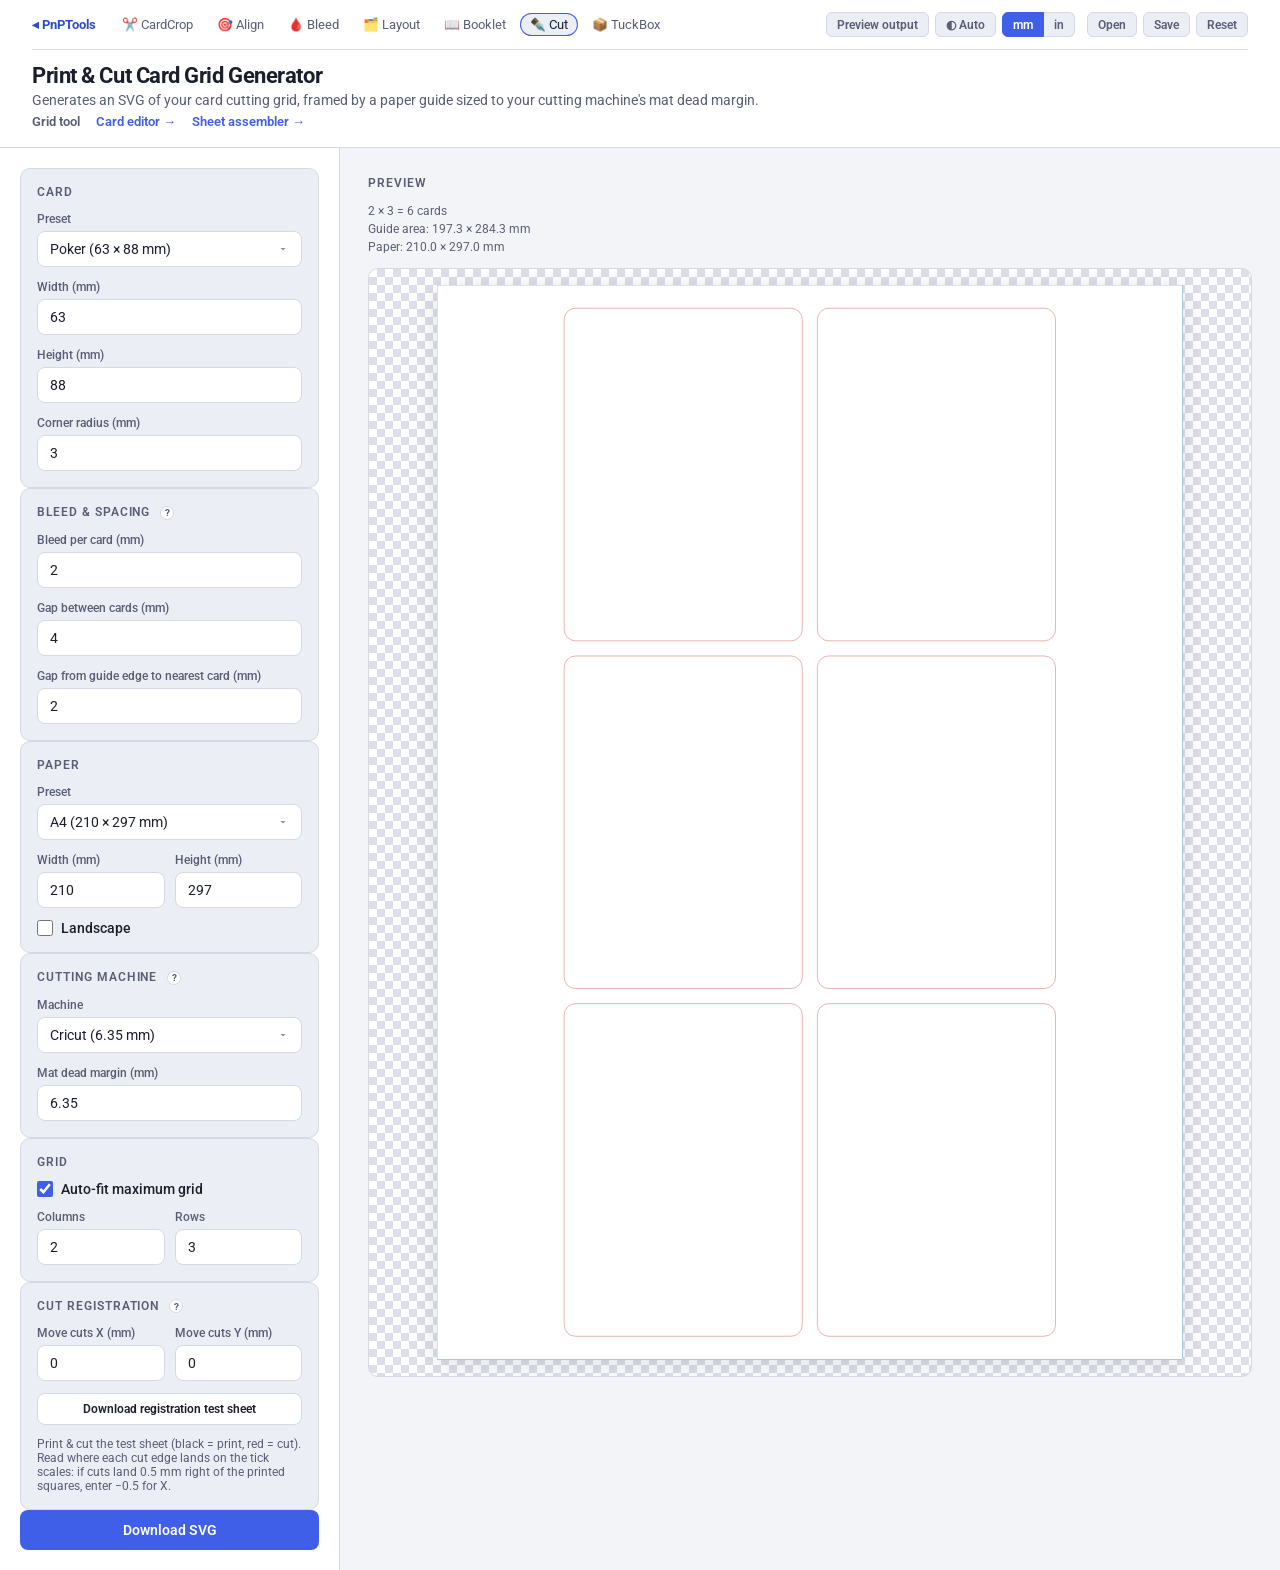
==== commit 82506172: "Rename to Cutting Machine with dead-margin presets; flat SVG exports - "Cricut Machine" panel become" ====
--- a/index.html
+++ b/index.html
@@ -17,7 +17,7 @@
 
   <header>
     <h1>Print &amp; Cut Card Grid Generator</h1>
-    <p class="subtitle">Generates an SVG of your card cutting grid, pre-aligned for Cricut Design Space's 0.5&Prime; mat margin.</p>
+    <p class="subtitle">Generates an SVG of your card cutting grid, framed by a paper guide sized to your cutting machine's mat dead margin.</p>
     <nav class="tool-nav">
       <a class="nav-link current" href="index.html">Grid tool</a>
       <a class="nav-link" href="editor.html">Card editor &rarr;</a>
@@ -91,10 +91,14 @@
         </div>
 
         <div class="panel">
-          <div class="panel-title">Cricut Machine <span class="help" tabindex="0" data-tip="The mat area your machine can't cut into — defaults to 0.25&Prime; (6.35mm), Cricut's standard dead margin.">?</span></div>
+          <div class="panel-title">Cutting Machine <span class="help" tabindex="0" data-tip="The strip around the mat your machine can't cut into. Cricut's is 0.25&Prime; (6.35 mm); pick Custom and type your machine's value otherwise. The SVG is sized to the paper minus this margin and outlined by a guide rectangle for lining the cut up with the print.">?</span></div>
+          <div class="control-group">
+            <label for="machinePreset">Machine</label>
+            <select id="machinePreset"></select>
+          </div>
           <div class="control-group">
             <label for="machineMargin">Mat dead margin (mm)</label>
-            <input type="number" id="machineMargin" data-unit="mm" value="6.35" min="0" step="0.1" required>
+            <input type="number" id="machineMargin" data-unit="mm" value="6.35" min="0" step="0.01" required>
           </div>
         </div>
 
--- a/css/tool.css
+++ b/css/tool.css
@@ -12,131 +12,7 @@
     min-height: 0;
 }
 
-/* ==========================================================================
-   PnPVecImage-only additions
-   Toolbar/canvas editor chrome, layer swatches, SVG editing handles, and the
-   sheet-assembler project/cell lists — none of these have a shared
-   equivalent. Layer colors (cut/score/emboss/guide) are the actual exported
-   line-art colors, kept as-is regardless of UI theme.
-   ========================================================================== */
-
-/* ---- Cross-page nav (this tool has 3 pages: grid / editor / sheet) ------ */
-
-.tool-nav {
-    display: flex;
-    gap: 16px;
-    margin-top: 6px;
-}
-
-.nav-link {
-    font-size: 13px;
-    font-weight: 600;
-    color: var(--accent);
-    text-decoration: none;
-}
-
-.nav-link:hover {
-    color: var(--accent-hover);
-    text-decoration: underline;
-}
-
-.nav-link.current {
-    color: var(--text-dim);
-    pointer-events: none;
-    text-decoration: none;
-}
-
-/* ---- Segmented tool/layer button groups --------------------------------- */
-
-.tool-btn,
-.layer-btn {
-    flex: 1 1 auto;
-    padding: 6px 10px;
-    border: 1px solid var(--border);
-    border-radius: 6px;
-    background: var(--surface);
-    color: var(--text);
-    font-size: 12px;
-    font-weight: 600;
-    text-transform: none;
-    letter-spacing: normal;
-    cursor: pointer;
-}
-
-.tool-btn.active,
-.layer-btn.active {
-    background: var(--accent);
-    border-color: var(--accent);
-    color: #ffffff;
-}
-
-/* Vertical tool palette, docked to the left edge of the canvas */
-.canvas-toolbar-left {
-    display: flex;
-    flex-direction: column;
-    gap: 6px;
-    align-self: flex-start;
-    padding: 8px;
-    background: var(--surface2);
-    border: 1px solid var(--border);
-    border-radius: var(--radius);
-    box-shadow: 0 4px 16px var(--shadow);
-}
-
-.canvas-toolbar-left .tool-btn {
-    flex: none;
-    width: 74px;
-}
-
-/* Layer bar docked above the canvas: visibility, color and active-layer pick */
-.canvas-topbar {
-    display: flex;
-    align-items: center;
-    gap: 12px;
-    flex-wrap: wrap;
-    padding: 8px 12px;
-    background: var(--surface2);
-    border: 1px solid var(--border);
-    border-radius: var(--radius);
-}
-
-.canvas-topbar-label {
-    font-size: 11px;
-    font-weight: 700;
-    text-transform: uppercase;
-    letter-spacing: 0.04em;
-    color: var(--text-dim);
-}
-
-.layer-bar {
-    display: flex;
-    flex-wrap: wrap;
-    gap: 14px;
-}
-
-.layer-row {
-    display: flex;
-    align-items: center;
-    gap: 6px;
-}
-
-.layer-row input[type="checkbox"] {
-    cursor: pointer;
-}
-
-.layer-color {
-    width: 22px;
-    height: 22px;
-    padding: 0;
-    border: 1px solid var(--border);
-    border-radius: 5px;
-    background: none;
-    cursor: pointer;
-}
-
-.layer-row .layer-btn {
-    flex: none;
-}
+/* Grid tool and sheet assembler styles. The card editor uses shared/pnp-editor.css. */
 
 .summary {
     font-size: 12px;
@@ -144,12 +20,9 @@
     line-height: 1.5;
 }
 
-/* ---- SVG preview / canvas surfaces --------------------------------------- */
-/* The exported artwork is placed on white paper, so the checkerboard stays
-   light-on-dark-surface instead of matching the app's own theme. */
+/* ---- SVG preview (grid tool / sheet assembler) ---------------------------- */
 
-.svg-wrap,
-.canvas-wrap {
+.svg-wrap {
     background:
         linear-gradient(45deg, var(--checker) 25%, transparent 25%),
         linear-gradient(-45deg, var(--checker) 25%, transparent 25%),
@@ -162,221 +35,16 @@
     border-radius: var(--radius);
     padding: 16px;
     overflow: auto;
-}
-
-.svg-wrap {
     display: flex;
     justify-content: center;
     align-items: center;
 }
 
-/* Flex + auto margins (not justify/align-content) so the card centers on
-   both axes when it fits, but scrolls to every edge without clipping when
-   zoomed past the viewport — justify/align-content: center would clip the
-   start edge on overflow. */
-.canvas-wrap {
-    display: flex;
-}
-
-.svg-wrap svg,
-#canvasSvg {
+.svg-wrap svg {
     height: auto;
+    max-width: 100%;
     background: #ffffff;
     box-shadow: 0 4px 24px var(--shadow);
-}
-
-.svg-wrap svg {
-    max-width: 100%;
-}
-
-#canvasSvg {
-    touch-action: none;
-    display: block;
-    margin: auto;
-    flex-shrink: 0;
-}
-
-circle.handle {
-    fill: var(--surface2);
-    stroke: var(--accent);
-    stroke-width: 0.5;
-    cursor: pointer;
-}
-
-circle.handle-rotate {
-    fill: var(--accent);
-}
-
-circle.handle-move {
-    fill: var(--accent);
-    stroke: #ffffff;
-    cursor: move;
-}
-
-.shape-hit {
-    cursor: move;
-    pointer-events: stroke;
-}
-
-.snap-guide {
-    stroke: #ff3fb0;
-    stroke-width: 0.5;
-    stroke-dasharray: 2,1.4;
-    pointer-events: none;
-}
-
-.marquee-rect {
-    fill: rgba(74, 144, 217, 0.15);
-    stroke: #4a90d9;
-    stroke-width: 1;
-    stroke-dasharray: 3,2;
-    pointer-events: none;
-}
-
-.multi-select-outline {
-    fill: none;
-    stroke: #4a90d9;
-    stroke-width: 0.4;
-    stroke-dasharray: 1.2,1;
-    pointer-events: none;
-}
-
-.group-select-outline {
-    fill: none;
-    stroke: #4a90d9;
-    stroke-width: 0.4;
-    pointer-events: none;
-}
-
-.snap-point {
-    fill: #ff3fb0;
-    stroke: #ffffff;
-    stroke-width: 0.3;
-    pointer-events: none;
-}
-
-/* ---- Editor page: hard-cap the page to the viewport --------------------- */
-/* The flex/grid min-height:0 chain above should in theory let the canvas's
-   own overflow:auto do the scrolling, but a zoomed-in SVG's large intrinsic
-   size still ends up growing the page in some browsers. A hard viewport cap
-   + overflow:hidden on the shell is a guaranteed backstop: nothing inside
-   can push the page taller no matter how the inner sizing plays out. Scoped
-   to .editor-page (editor.html only) so it can't affect any other tool that
-   shares this stylesheet or PnPCut's own non-editor pages. */
-
-.editor-page {
-    height: 100vh;
-    overflow: hidden;
-}
-
-.editor-page .container {
-    height: 100vh;
-    min-height: 0;
-    overflow: hidden;
-}
-
-/* ---- Canvas stage: layout, zoom/pan chrome ------------------------------ */
-
-.canvas-stage {
-    flex: 1;
-    min-height: 0;
-    display: flex;
-    flex-direction: column;
-    gap: 10px;
-}
-
-.canvas-body {
-    position: relative;
-    flex: 1;
-    min-height: 0;
-    display: flex;
-    gap: 10px;
-}
-
-.canvas-body .canvas-wrap {
-    flex: 1;
-    min-width: 0;
-    min-height: 0;
-}
-
-.canvas-wrap.pan-ready,
-.canvas-wrap.pan-ready #canvasSvg {
-    cursor: grab;
-}
-
-.canvas-wrap.panning,
-.canvas-wrap.panning #canvasSvg {
-    cursor: grabbing !important;
-}
-
-.canvas-toolbar {
-    position: absolute;
-    top: 12px;
-    right: 12px;
-    z-index: 5;
-    display: flex;
-    align-items: center;
-    gap: 6px;
-    padding: 6px 8px;
-    background: var(--surface2);
-    border: 1px solid var(--border);
-    border-radius: var(--radius);
-    box-shadow: 0 4px 16px var(--shadow);
-}
-
-.zoom-btn {
-    min-width: 26px;
-    height: 26px;
-    padding: 0 8px;
-    border: 1px solid var(--border);
-    border-radius: 6px;
-    background: var(--surface);
-    color: var(--text);
-    font-size: 13px;
-    font-weight: 600;
-    line-height: 1;
-    cursor: pointer;
-}
-
-.zoom-btn:hover {
-    border-color: var(--accent);
-    color: var(--accent-hover);
-}
-
-.zoom-btn-wide {
-    font-size: 11px;
-}
-
-.zoom-level {
-    min-width: 42px;
-    text-align: center;
-    font-size: 12px;
-    font-weight: 600;
-    color: var(--text-dim);
-}
-
-.zoom-sep {
-    width: 1px;
-    height: 18px;
-    background: var(--border);
-    margin: 0 2px;
-}
-
-/* ---- Properties / history panel ------------------------------------------ */
-
-.props-empty {
-    font-size: 13px;
-    color: var(--text-dim);
-}
-
-.btn-secondary.danger {
-    color: var(--danger);
-    border-color: var(--danger);
-}
-
-.history-buttons {
-    display: flex;
-    gap: 8px;
 }
 
 /* ---- Sheet assembler: project list & cell assignment ---------------------- */
--- a/shared/pnp-shared.css
+++ b/shared/pnp-shared.css
@@ -137,21 +137,38 @@
 
 /* ---- Send to / Import ---------------------------------------------------- */
 
+/* "Send to" label on its own line, all target buttons in one even row. */
 .pnp-send {
-    display: flex;
-    align-items: center;
-    flex-wrap: wrap;
+    display: grid;
+    grid-template-columns: repeat(auto-fit, minmax(52px, 1fr));
     gap: 6px;
     margin-top: 10px;
 }
 
+/* Icon above the name keeps every target in one row in a narrow sidebar. */
+.pnp-send .btn-small {
+    flex-direction: column;
+    gap: 2px;
+    padding: 6px 4px;
+    font-size: 0.72rem;
+    min-width: 0;
+}
+
+.pnp-send-icon {
+    font-size: 1rem;
+    line-height: 1;
+}
+
 .pnp-send-label {
+    grid-column: 1 / -1;
     font-size: 0.75rem;
     color: var(--text-dim);
-    margin-right: 2px;
-}
-
-.pnp-send .btn-small,
+}
+
+.pnp-send .btn-small span {
+    white-space: nowrap;
+}
+
 .pnp-import .btn-small {
     padding: 6px 10px;
     font-size: 0.78rem;
@@ -227,6 +244,239 @@
     color: var(--text-dim);
 }
 
+/* ---- Preview output (top bar) + viewer -------------------------------- */
+
+.pnp-outputs {
+    position: relative;
+}
+
+/* Also used on the hub page, outside .pnp-topbar, so it is fully styled here. */
+.pnp-outputs-btn {
+    padding: 4px 10px;
+    border-radius: 6px;
+    font: inherit;
+    font-size: 0.78rem;
+    font-weight: 600;
+    white-space: nowrap;
+    background: var(--surface2);
+    color: var(--text-dim);
+    border: 1px solid var(--border);
+    cursor: pointer;
+}
+
+.pnp-outputs-btn:hover {
+    color: var(--text);
+    border-color: var(--accent);
+}
+
+.pnp-outputs .pnp-popover {
+    left: auto;
+    right: 0;
+    width: min(320px, calc(100vw - 32px));
+    font-size: 0.8rem;
+}
+
+.pnp-viewer-open {
+    overflow: hidden;
+}
+
+.pnp-viewer-backdrop {
+    position: fixed;
+    inset: 0;
+    z-index: 900;
+    display: flex;
+    align-items: center;
+    justify-content: center;
+    padding: 24px;
+    background: rgba(0, 0, 0, 0.6);
+}
+
+.pnp-viewer {
+    display: flex;
+    flex-direction: column;
+    width: min(1200px, 100%);
+    height: min(860px, 100%);
+    background: var(--surface);
+    color: var(--text);
+    border: 1px solid var(--border);
+    border-radius: var(--radius);
+    box-shadow: 0 20px 60px var(--shadow);
+    overflow: hidden;
+}
+
+.pnp-viewer-head {
+    display: flex;
+    align-items: center;
+    gap: 10px;
+    padding: 10px 14px;
+    border-bottom: 1px solid var(--border);
+    font-size: 0.85rem;
+}
+
+.pnp-viewer-title {
+    flex: 1;
+    min-width: 0;
+    overflow: hidden;
+    text-overflow: ellipsis;
+    white-space: nowrap;
+}
+
+.pnp-viewer-title span,
+.pnp-viewer-count {
+    color: var(--text-dim);
+}
+
+.pnp-viewer-count {
+    font-variant-numeric: tabular-nums;
+    white-space: nowrap;
+}
+
+.pnp-viewer-btn {
+    padding: 4px 10px;
+    border-radius: 6px;
+    font: inherit;
+    font-size: 0.78rem;
+    font-weight: 600;
+    background: var(--surface2);
+    color: var(--text-dim);
+    border: 1px solid var(--border);
+    cursor: pointer;
+}
+
+.pnp-viewer-btn:hover {
+    color: var(--text);
+    border-color: var(--accent);
+    background: var(--surface2);
+}
+
+.pnp-viewer-body {
+    flex: 1;
+    min-height: 0;
+    display: grid;
+    grid-template-columns: 220px minmax(0, 1fr);
+}
+
+.pnp-viewer-list {
+    overflow-y: auto;
+    padding: 8px;
+    display: flex;
+    flex-direction: column;
+    gap: 4px;
+    border-right: 1px solid var(--border);
+    background: var(--surface2);
+}
+
+.pnp-viewer-thumb {
+    display: grid;
+    grid-template-columns: 48px minmax(0, 1fr);
+    align-items: center;
+    gap: 8px;
+    padding: 4px;
+    text-align: left;
+    font: inherit;
+    font-size: 0.75rem;
+    font-weight: 400;
+    color: var(--text-dim);
+    background: none;
+    border: 1px solid transparent;
+    border-radius: 6px;
+    cursor: pointer;
+}
+
+.pnp-viewer-thumb:hover {
+    color: var(--text);
+    background: var(--surface);
+}
+
+.pnp-viewer-thumb.selected {
+    color: var(--text);
+    background: var(--surface);
+    border-color: var(--accent);
+}
+
+.pnp-viewer-thumb img {
+    width: 48px;
+    height: 48px;
+    object-fit: contain;
+}
+
+.pnp-viewer-thumb span {
+    overflow: hidden;
+    text-overflow: ellipsis;
+    white-space: nowrap;
+}
+
+/* Checkerboard so transparent areas of the image are visible. */
+.pnp-viewer-stage {
+    position: relative;
+    min-width: 0;
+    min-height: 0;
+    display: flex;
+    flex-direction: column;
+    align-items: center;
+    justify-content: center;
+    gap: 8px;
+    padding: 16px;
+    background-color: var(--bg);
+    background-image:
+        linear-gradient(45deg, var(--surface2) 25%, transparent 25%, transparent 75%, var(--surface2) 75%),
+        linear-gradient(45deg, var(--surface2) 25%, transparent 25%, transparent 75%, var(--surface2) 75%);
+    background-size: 20px 20px;
+    background-position: 0 0, 10px 10px;
+}
+
+.pnp-viewer-img {
+    flex: 1;
+    min-height: 0;
+    max-width: 100%;
+    object-fit: contain;
+}
+
+.pnp-viewer-caption {
+    padding: 3px 10px;
+    border-radius: 999px;
+    font-size: 0.75rem;
+    color: var(--text-dim);
+    background: var(--surface);
+    max-width: 100%;
+    overflow: hidden;
+    text-overflow: ellipsis;
+    white-space: nowrap;
+}
+
+@media (max-width: 700px) {
+    .pnp-viewer-backdrop {
+        padding: 0;
+    }
+
+    .pnp-viewer {
+        height: 100%;
+        border-radius: 0;
+    }
+
+    .pnp-viewer-body {
+        grid-template-columns: minmax(0, 1fr);
+        grid-template-rows: minmax(0, 1fr) auto;
+    }
+
+    .pnp-viewer-list {
+        order: 2;
+        flex-direction: row;
+        overflow-x: auto;
+        overflow-y: hidden;
+        border-right: none;
+        border-top: 1px solid var(--border);
+    }
+
+    .pnp-viewer-thumb {
+        grid-template-columns: 48px;
+    }
+
+    .pnp-viewer-thumb span {
+        display: none;
+    }
+}
+
 /* ---- Toasts ------------------------------------------------------------- */
 
 .pnp-toasts {
@@ -266,3 +516,29 @@
     outline: 2px solid var(--accent);
     outline-offset: 2px;
 }
+
+/* ---- Sub-page nav (tools with several pages) --------------------------- */
+
+.tool-nav {
+    display: flex;
+    gap: 16px;
+    margin-top: 6px;
+}
+
+.nav-link {
+    font-size: 13px;
+    font-weight: 600;
+    color: var(--accent);
+    text-decoration: none;
+}
+
+.nav-link:hover {
+    color: var(--accent-hover);
+    text-decoration: underline;
+}
+
+.nav-link.current {
+    color: var(--text-dim);
+    pointer-events: none;
+    text-decoration: none;
+}
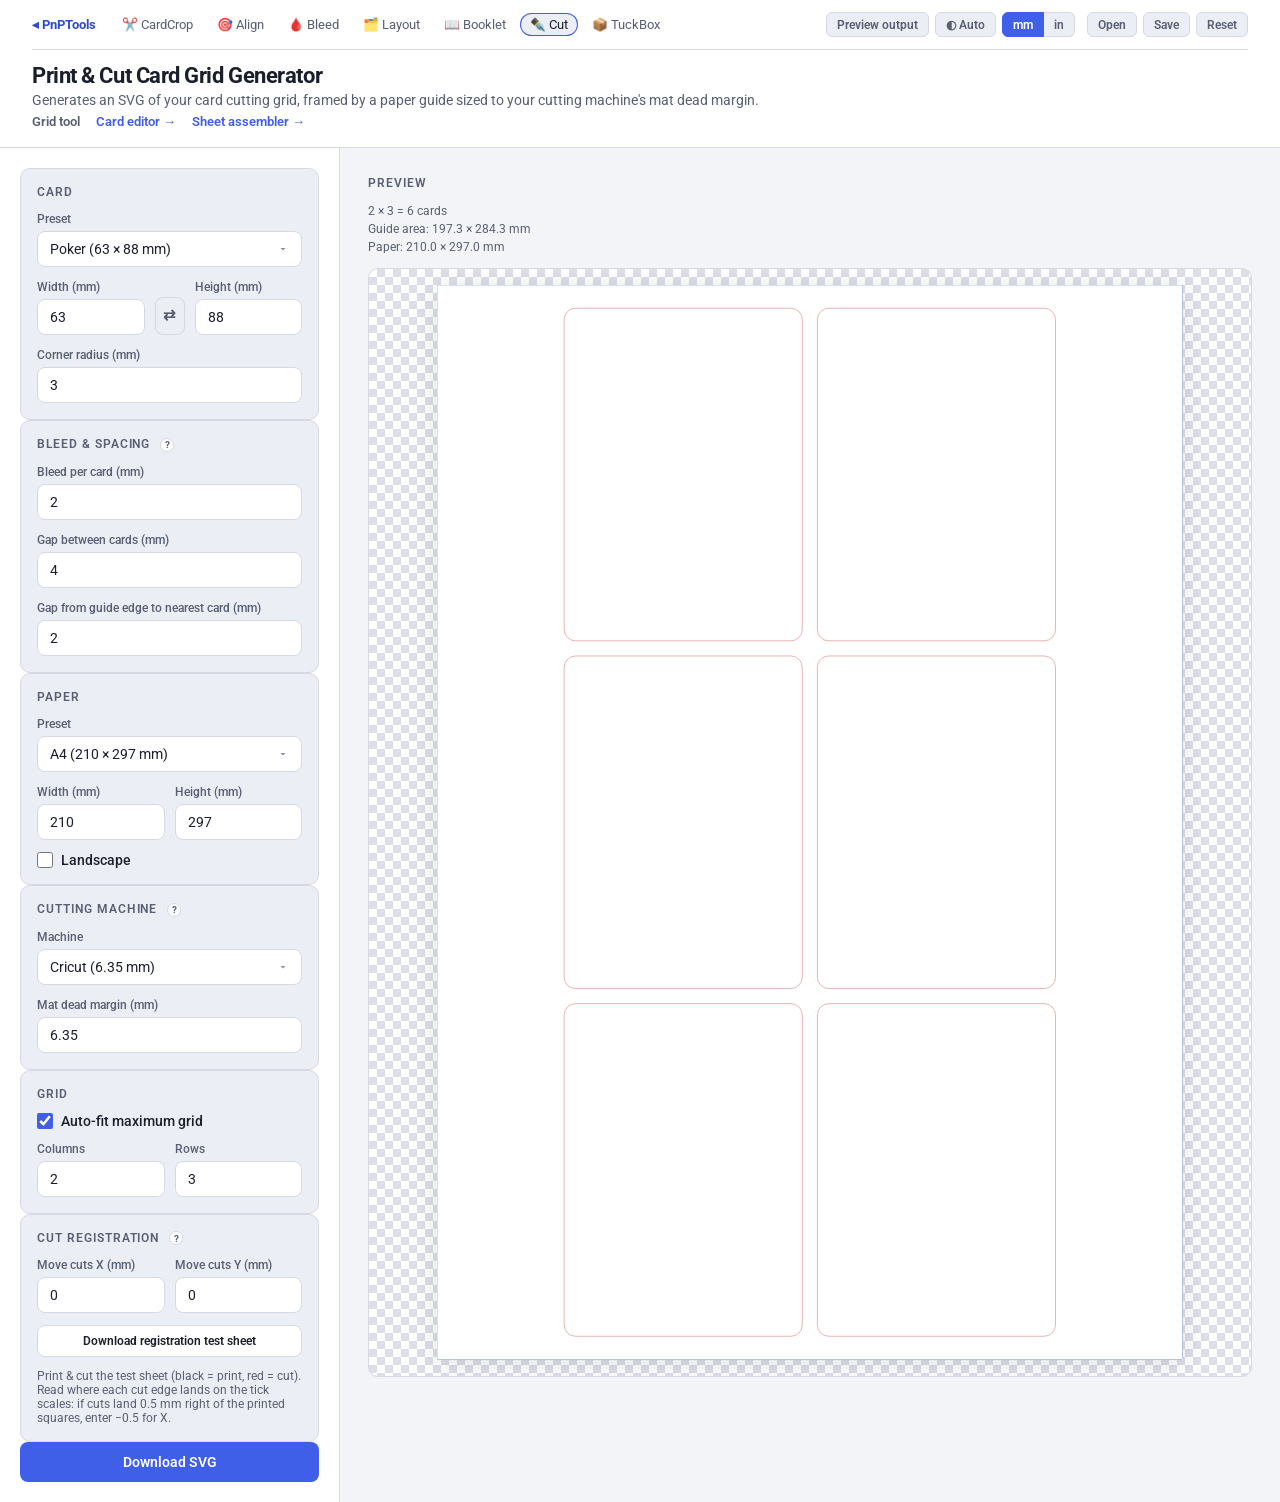
==== commit 3e9f9c97: "Add width/height swap for landscape cards Card width and height sit side by side on the grid tool, c" ====
--- a/index.html
+++ b/index.html
@@ -35,13 +35,15 @@
             <label for="cardPreset">Preset</label>
             <select id="cardPreset"></select>
           </div>
-          <div class="control-group">
-            <label for="cardW">Width (mm)</label>
-            <input type="number" id="cardW" data-unit="mm" value="63" min="1" step="0.1" required>
-          </div>
-          <div class="control-group">
-            <label for="cardH">Height (mm)</label>
-            <input type="number" id="cardH" data-unit="mm" value="88" min="1" step="0.1" required>
+          <div class="row">
+            <div class="control-group">
+              <label for="cardW">Width (mm)</label>
+              <input type="number" id="cardW" data-unit="mm" value="63" min="1" step="0.1" required>
+            </div>
+            <div class="control-group">
+              <label for="cardH">Height (mm)</label>
+              <input type="number" id="cardH" data-unit="mm" value="88" min="1" step="0.1" required>
+            </div>
           </div>
           <div class="control-group">
             <label for="radius">Corner radius (mm)</label>
--- a/shared/pnp-shared.css
+++ b/shared/pnp-shared.css
@@ -242,6 +242,32 @@
     padding: 10px;
     font-size: 0.8rem;
     color: var(--text-dim);
+}
+
+/* ---- Width ⇄ height swap ---------------------------------------------- */
+
+.pnp-swap-row {
+    align-items: flex-end;
+}
+
+.row > .pnp-swap {
+    flex: 0 0 auto;
+    width: 30px;
+    height: 38px;
+    padding: 0;
+    border-radius: 8px;
+    font-size: 0.95rem;
+    line-height: 1;
+    background: var(--surface2);
+    color: var(--text-dim);
+    border: 1px solid var(--border);
+    cursor: pointer;
+}
+
+.row > .pnp-swap:hover {
+    color: var(--text);
+    border-color: var(--accent);
+    background: var(--surface2);
 }
 
 /* ---- Preview output (top bar) + viewer -------------------------------- */
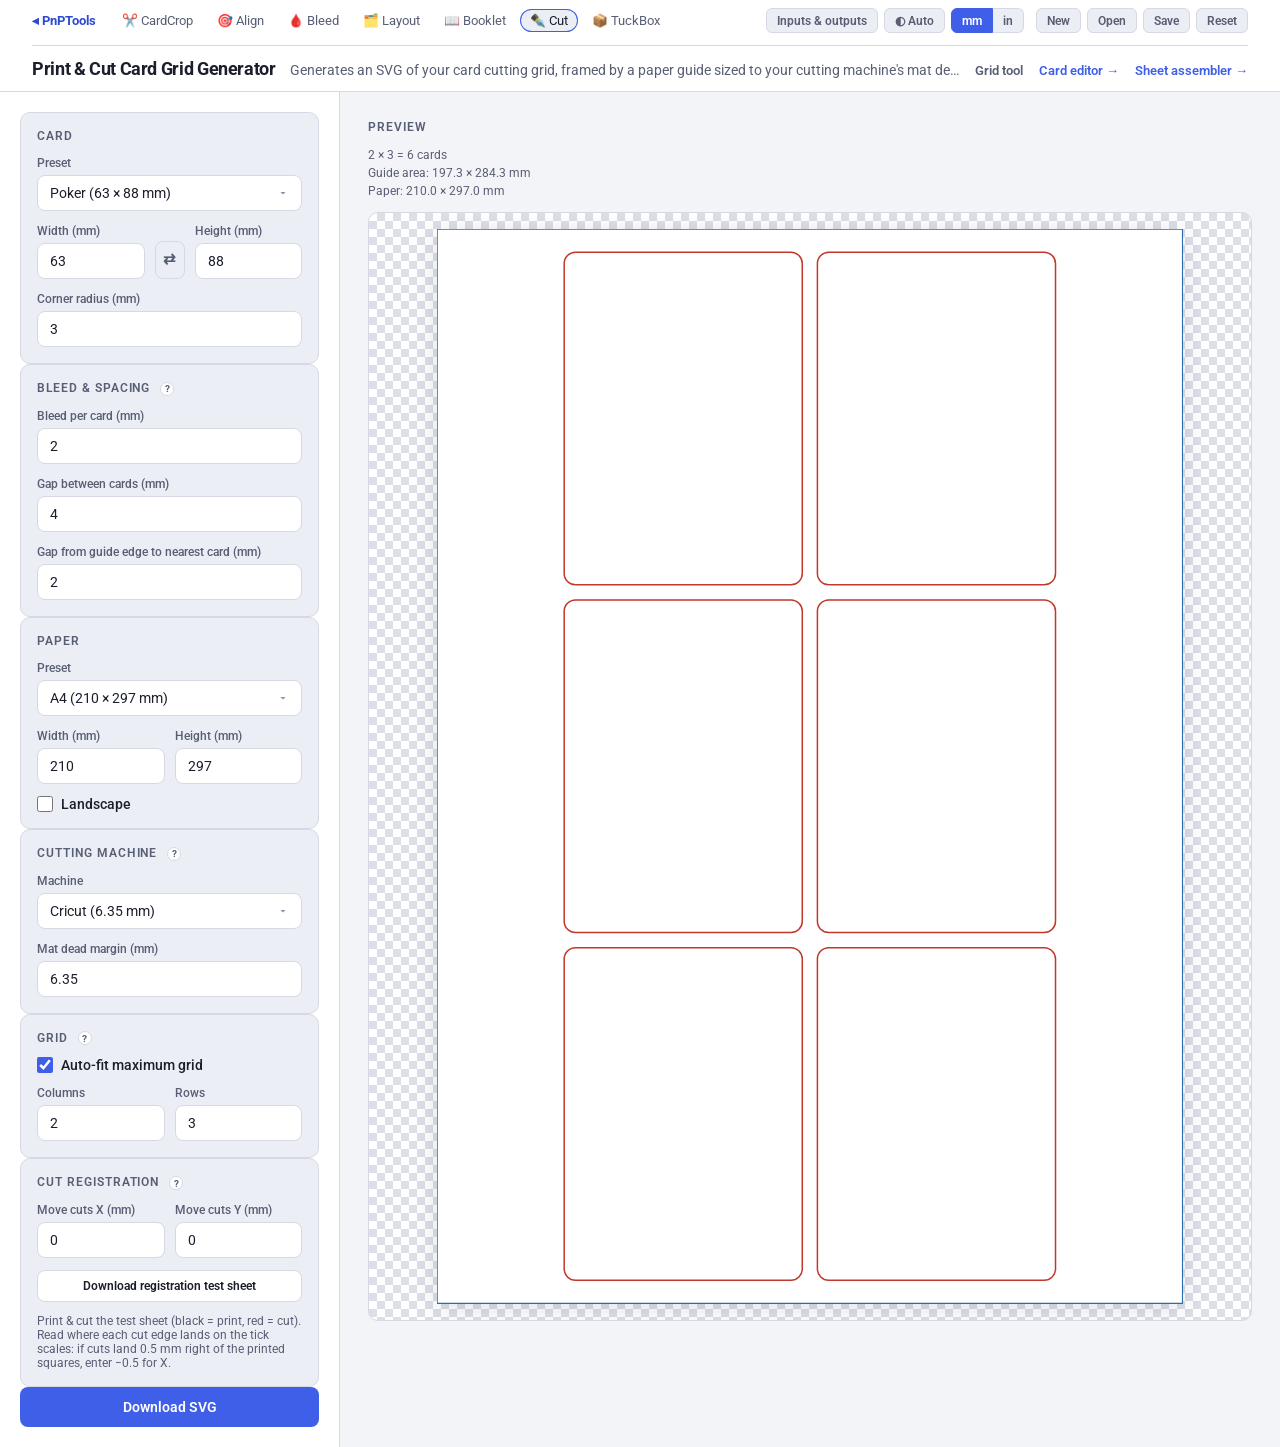
==== commit 878be695: "Add help tooltips: grid, sheet card size, spacing, cells, project Co-Authored-By: Claude Opus 5.5 <n" ====
--- a/index.html
+++ b/index.html
@@ -105,7 +105,7 @@
         </div>
 
         <div class="panel">
-          <div class="panel-title">Grid</div>
+          <div class="panel-title">Grid <span class="help" tabindex="0" data-tip="How many cards go across and down. With Auto-fit on, it’s the most that fit inside the guide area at this card size, gap and edge gap; turn it off to set columns and rows yourself (a warning shows if they don’t fit).">?</span></div>
           <div class="control-group">
             <label class="inline"><input type="checkbox" id="autoFit" checked> Auto-fit maximum grid</label>
           </div>
--- a/css/style.css
+++ b/css/style.css
@@ -265,6 +265,10 @@
     gap: 5px;
 }
 
+.control-group[hidden] {
+    display: none;
+}
+
 .control-group label {
     font-weight: 500;
     color: var(--text-dim);
@@ -424,6 +428,11 @@
 .dropzone.dragover {
     border-color: var(--accent);
     background: rgba(108, 140, 255, 0.06);
+}
+
+.dropzone.dropzone-compact {
+    padding: 12px 10px;
+    margin-bottom: 8px;
 }
 
 .dropzone input[type="file"] {
--- a/css/tool.css
+++ b/css/tool.css
@@ -47,6 +47,13 @@
     box-shadow: 0 4px 24px var(--shadow);
 }
 
+/* On screen only: the files keep their hairline (mm) strokes for the
+   cutting machine, which would render well under a pixel wide here. */
+.svg-wrap svg [stroke] {
+    vector-effect: non-scaling-stroke;
+    stroke-width: 1.5px;
+}
+
 /* ---- Sheet assembler: project list & cell assignment ---------------------- */
 
 .project-list,
@@ -127,3 +134,133 @@
 .fill-all-row button {
     flex: 0 0 auto;
 }
+
+/* ---- Card editor: card list ------------------------------------------------ */
+
+.button-row {
+    display: flex;
+    flex-wrap: wrap;
+    gap: 6px;
+    margin-bottom: 8px;
+}
+
+.card-list {
+    display: flex;
+    flex-direction: column;
+    gap: 6px;
+    margin: 10px 0;
+    max-height: 260px;
+    overflow-y: auto;
+}
+
+.card-item {
+    display: flex;
+    align-items: center;
+    gap: 4px;
+    padding-right: 4px;
+    background: var(--surface);
+    border: 1px solid var(--border);
+    border-radius: 6px;
+}
+
+.card-item:hover,
+.card-item.dragover {
+    border-color: var(--accent);
+    background: var(--surface2);
+}
+
+.card-item.current {
+    border-color: var(--accent);
+    box-shadow: inset 0 0 0 1px var(--accent);
+}
+
+.card-select {
+    flex: 1;
+    min-width: 0;
+    display: grid;
+    grid-template-columns: 36px minmax(0, 1fr);
+    grid-template-rows: auto auto;
+    column-gap: 10px;
+    align-items: center;
+    padding: 6px 8px;
+    text-align: left;
+    background: none;
+    border: none;
+    color: var(--text);
+    font: inherit;
+    font-size: 12px;
+    cursor: pointer;
+}
+
+.card-actions {
+    display: flex;
+    gap: 2px;
+    flex: none;
+}
+
+.card-action {
+    display: flex;
+    align-items: center;
+    justify-content: center;
+    width: 26px;
+    height: 26px;
+    padding: 0;
+    background: none;
+    border: 1px solid transparent;
+    border-radius: 5px;
+    color: var(--text-dim);
+    cursor: pointer;
+}
+
+.card-action:hover {
+    color: var(--accent);
+    border-color: var(--border);
+}
+
+.card-action.card-eye {
+    color: var(--accent);
+}
+
+.card-action.danger:hover {
+    color: var(--danger);
+}
+
+.card-thumb {
+    grid-row: span 2;
+    width: 36px;
+    height: 44px;
+    background: #fff;
+    border-radius: 3px;
+}
+
+.card-label {
+    overflow: hidden;
+    text-overflow: ellipsis;
+    white-space: nowrap;
+}
+
+.card-count {
+    color: var(--text-dim);
+    font-size: 11px;
+}
+
+/* ---- Sheet assembler: pages ------------------------------------------------ */
+
+.page-nav {
+    display: flex;
+    align-items: center;
+    gap: 8px;
+    margin-bottom: 8px;
+}
+
+.page-label {
+    flex: 1;
+    text-align: center;
+    font-size: 13px;
+}
+
+.project-cards {
+    color: var(--text-dim);
+    flex: 0 0 auto;
+    font-size: 11px;
+}
--- a/shared/pnp-shared.css
+++ b/shared/pnp-shared.css
@@ -202,6 +202,41 @@
     display: none;
 }
 
+.pnp-popover.pnp-popover-floating {
+    position: fixed;
+    right: auto;
+    z-index: 1000;
+    text-align: left;
+    cursor: default;
+}
+
+/* "Pick from Inputs & outputs" inside a drop zone. */
+.dropzone .pnp-pick {
+    margin-top: 8px;
+}
+
+.pnp-pick-btn {
+    padding: 4px 10px;
+    background: none;
+    border: 1px solid var(--border);
+    border-radius: 999px;
+    color: var(--accent);
+    font: inherit;
+    font-size: 0.75rem;
+    font-weight: 600;
+    cursor: pointer;
+}
+
+.pnp-pick-btn:hover {
+    border-color: var(--accent);
+    background: var(--surface2);
+}
+
+.pnp-popover-browse {
+    border-bottom: 1px solid var(--border);
+    border-radius: 6px 6px 0 0;
+}
+
 .pnp-popover-row {
     display: flex;
     align-items: stretch;
@@ -241,6 +276,15 @@
 .pnp-popover-empty {
     padding: 10px;
     font-size: 0.8rem;
+    color: var(--text-dim);
+}
+
+.pnp-popover-heading {
+    padding: 8px 10px 4px;
+    font-size: 0.7rem;
+    font-weight: 600;
+    text-transform: uppercase;
+    letter-spacing: 0.04em;
     color: var(--text-dim);
 }
 
@@ -458,6 +502,42 @@
     object-fit: contain;
 }
 
+.pnp-viewer-img[hidden],
+.pnp-viewer-doc[hidden],
+.pnp-viewer-none[hidden] {
+    display: none;
+}
+
+.pnp-viewer-doc {
+    flex: 1;
+    width: 100%;
+    min-height: 0;
+    border: none;
+    background: #ffffff;
+}
+
+.pnp-viewer-none {
+    flex: 1;
+    display: flex;
+    align-items: center;
+    color: var(--text-dim);
+    font-size: 0.9rem;
+}
+
+.pnp-viewer-filetype {
+    display: flex;
+    align-items: center;
+    justify-content: center;
+    width: 48px;
+    height: 48px;
+    flex: none;
+    border: 1px solid var(--border);
+    border-radius: 4px;
+    font-size: 0.7rem;
+    font-weight: 600;
+    color: var(--text-dim);
+}
+
 .pnp-viewer-caption {
     padding: 3px 10px;
     border-radius: 999px;
@@ -551,6 +631,49 @@
     margin-top: 6px;
 }
 
+/* ---- One-line tool heading ------------------------------------------------ */
+
+/* Title, description and page links share one row under the top bar. The
+   description is cut to fit (the full text is its tooltip, set by topBar()). */
+header:has(> h1) {
+    display: flex;
+    flex-wrap: wrap;
+    align-items: baseline;
+    column-gap: 14px;
+    padding-top: 14px;
+    padding-bottom: 12px;
+}
+
+header:has(> h1) > .pnp-topbar {
+    flex: 0 0 100%;
+}
+
+header:has(> h1) > h1 {
+    flex: none;
+    margin: 0;
+    font-size: 1.15rem;
+    white-space: nowrap;
+}
+
+header:has(> h1) > .subtitle {
+    flex: 1 1 0;
+    min-width: 0;
+    white-space: nowrap;
+    overflow: hidden;
+    text-overflow: ellipsis;
+}
+
+header:has(> h1) > .tool-nav {
+    flex: none;
+    margin: 0 0 0 auto;
+}
+
+@media (max-width: 700px) {
+    header:has(> h1) > .subtitle {
+        display: none;
+    }
+}
+
 .nav-link {
     font-size: 13px;
     font-weight: 600;
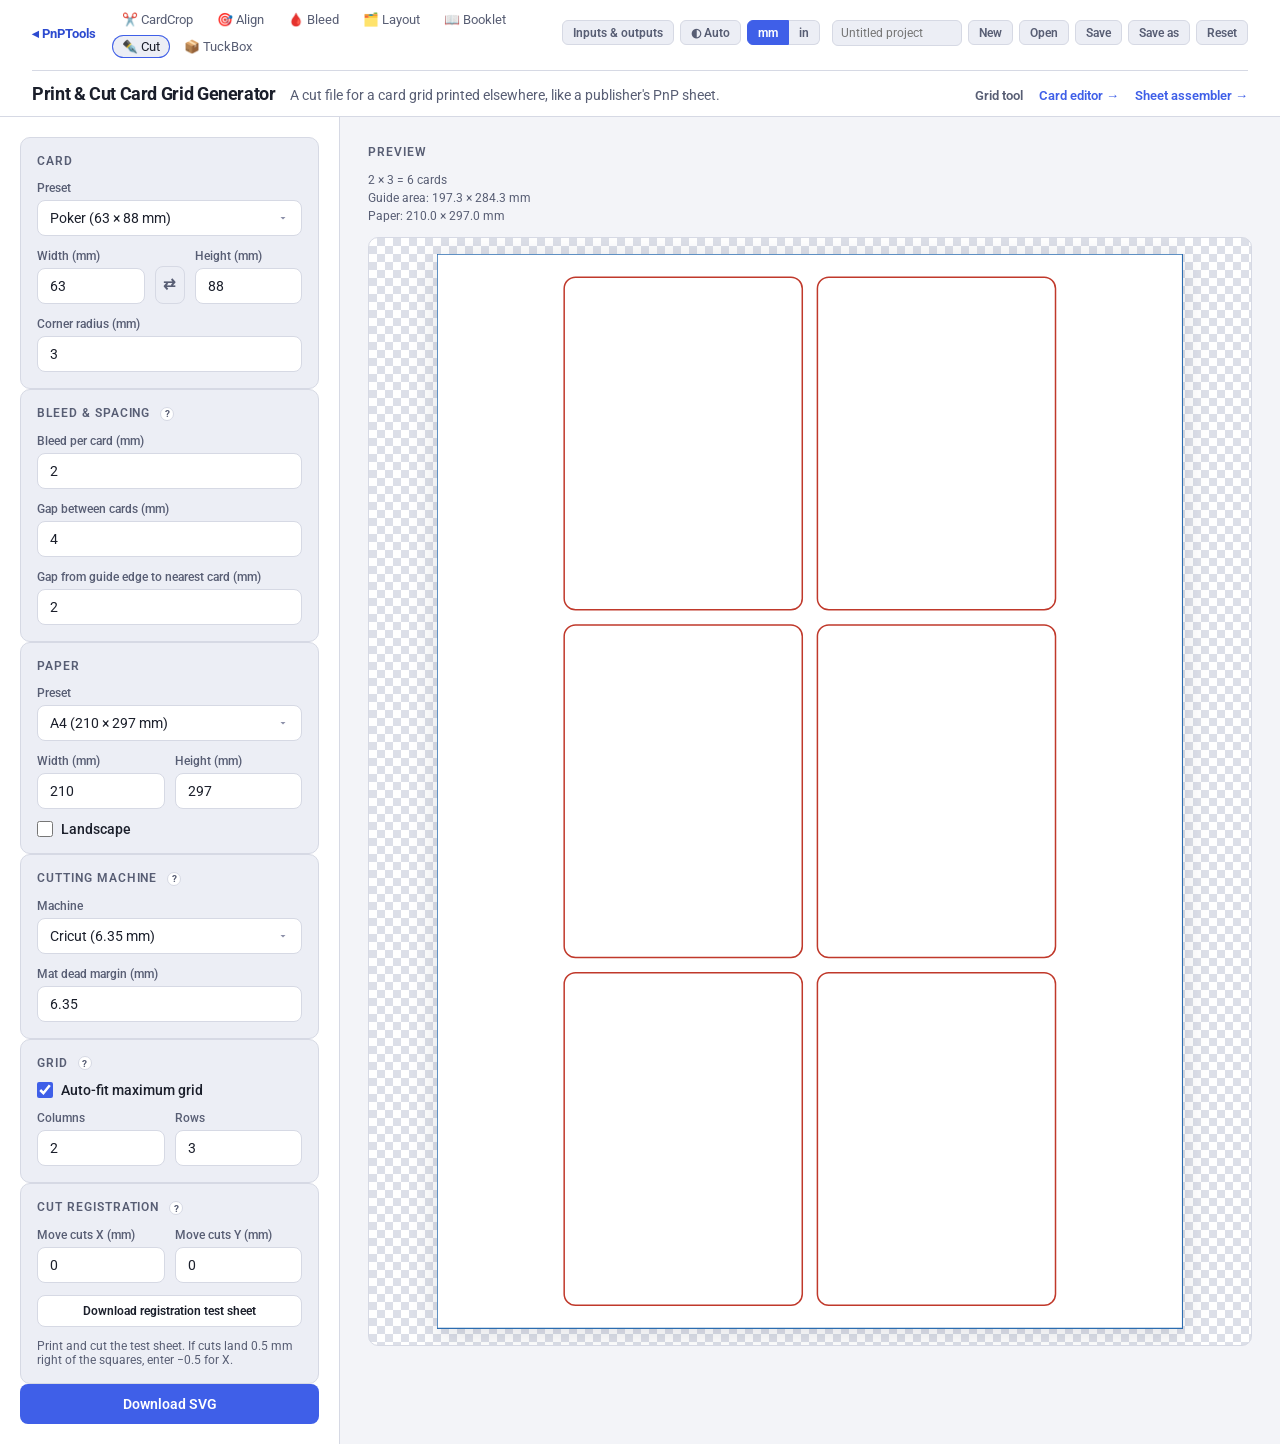
==== commit 6dc4f2dd: "Shorter help texts, hints and messages Co-Authored-By: Claude Opus 5.5 <noreply@anthropic.com>" ====
--- a/index.html
+++ b/index.html
@@ -17,7 +17,7 @@
 
   <header>
     <h1>Print &amp; Cut Card Grid Generator</h1>
-    <p class="subtitle">Generates an SVG of your card cutting grid, framed by a paper guide sized to your cutting machine's mat dead margin.</p>
+    <p class="subtitle">A cut file for a card grid printed elsewhere, like a publisher's PnP sheet.</p>
     <nav class="tool-nav">
       <a class="nav-link current" href="index.html">Grid tool</a>
       <a class="nav-link" href="editor.html">Card editor &rarr;</a>
@@ -52,7 +52,7 @@
         </div>
 
         <div class="panel">
-          <div class="panel-title">Bleed &amp; Spacing <span class="help" tabindex="0" data-tip="Gap and edge margin default to 2× and 1× the bleed amount — edit them once and they'll stop auto-updating.">?</span></div>
+          <div class="panel-title">Bleed &amp; Spacing <span class="help" tabindex="0" data-tip="Gap and edge margin follow the bleed until you change them.">?</span></div>
           <div class="control-group">
             <label for="bleed">Bleed per card (mm)</label>
             <input type="number" id="bleed" data-unit="mm" value="2" min="0" step="0.1" required>
@@ -93,7 +93,7 @@
         </div>
 
         <div class="panel">
-          <div class="panel-title">Cutting Machine <span class="help" tabindex="0" data-tip="The strip around the mat your machine can't cut into. Cricut's is 0.25&Prime; (6.35 mm); pick Custom and type your machine's value otherwise. The SVG is sized to the paper minus this margin and outlined by a guide rectangle for lining the cut up with the print.">?</span></div>
+          <div class="panel-title">Cutting Machine <span class="help" tabindex="0" data-tip="The mat edge your machine can't cut (Cricut: 6.35 mm).">?</span></div>
           <div class="control-group">
             <label for="machinePreset">Machine</label>
             <select id="machinePreset"></select>
@@ -105,7 +105,7 @@
         </div>
 
         <div class="panel">
-          <div class="panel-title">Grid <span class="help" tabindex="0" data-tip="How many cards go across and down. With Auto-fit on, it’s the most that fit inside the guide area at this card size, gap and edge gap; turn it off to set columns and rows yourself (a warning shows if they don’t fit).">?</span></div>
+          <div class="panel-title">Grid <span class="help" tabindex="0" data-tip="Auto-fit fits as many as possible. Turn it off to set columns and rows.">?</span></div>
           <div class="control-group">
             <label class="inline"><input type="checkbox" id="autoFit" checked> Auto-fit maximum grid</label>
           </div>
@@ -122,7 +122,7 @@
         </div>
 
         <div class="panel">
-          <div class="panel-title">Cut Registration <span class="help" tabindex="0" data-tip="If your machine cuts slightly off the print, move all cut, score and emboss lines by this amount (+ is right / down). Measure it with the registration test sheet.">?</span></div>
+          <div class="panel-title">Cut Registration <span class="help" tabindex="0" data-tip="If cuts land off the print, shift them by this much (+ is right / down). Measure with the test sheet.">?</span></div>
           <div class="row">
             <div class="control-group">
               <label for="cutOffsetX">Move cuts X (mm)</label>
@@ -134,7 +134,7 @@
             </div>
           </div>
           <button type="button" id="registrationTestBtn" class="btn-secondary btn-small">Download registration test sheet</button>
-          <div class="input-hint">Print &amp; cut the test sheet (black = print, red = cut). Read where each cut edge lands on the tick scales: if cuts land 0.5 mm right of the printed squares, enter −0.5 for X.</div>
+          <div class="input-hint">Print and cut the test sheet. If cuts land 0.5 mm right of the squares, enter −0.5 for X.</div>
         </div>
 
         <div id="warning" class="status error" hidden></div>
--- a/css/style.css
+++ b/css/style.css
@@ -295,6 +295,11 @@
     flex: 1;
 }
 
+/* .row sets display, which would override the hidden attribute */
+.row[hidden] {
+    display: none;
+}
+
 input[type="file"],
 input[type="number"],
 input[type="text"],
--- a/shared/pnp-shared.css
+++ b/shared/pnp-shared.css
@@ -61,7 +61,26 @@
     gap: 6px;
 }
 
+.pnp-topbar .pnp-project-name {
+    width: 130px;
+    height: auto;
+    margin: 0;
+    padding: 4px 8px;
+    line-height: 1.3;
+    border-radius: 6px;
+    font-size: 0.78rem;
+    background: var(--surface2);
+    color: var(--text);
+    border: 1px solid var(--border);
+}
+
+.pnp-topbar .pnp-project-name:focus {
+    outline: none;
+    border-color: var(--accent);
+}
+
 .pnp-topbar button {
+    white-space: nowrap;
     padding: 4px 10px;
     border-radius: 6px;
     font-size: 0.78rem;
@@ -126,6 +145,19 @@
     .pnp-tools {
         order: 3;
         flex-basis: 100%;
+    }
+
+    /* The actions wrap onto as many rows as they need; the project name
+       takes what's left of its row. */
+    .pnp-actions {
+        flex-wrap: wrap;
+        flex-basis: 100%;
+    }
+
+    .pnp-topbar .pnp-project-name {
+        flex: 1 1 120px;
+        width: auto;
+        min-width: 0;
     }
 }
 
@@ -279,6 +311,23 @@
     color: var(--text-dim);
 }
 
+.pnp-popover-footer {
+    display: flex;
+    align-items: center;
+    justify-content: space-between;
+    gap: 8px;
+    margin-top: 4px;
+    padding: 8px 10px 4px;
+    border-top: 1px solid var(--border);
+    font-size: 0.72rem;
+    color: var(--text-dim);
+}
+
+.pnp-popover-footer .pnp-popover-clear {
+    flex-shrink: 0;
+    padding: 3px 8px;
+}
+
 .pnp-popover-heading {
     padding: 8px 10px 4px;
     font-size: 0.7rem;
@@ -292,6 +341,13 @@
 
 .pnp-swap-row {
     align-items: flex-end;
+}
+
+/* Narrow screens stack .row fields; width ⇄ height stays on one line. */
+@media (max-width: 1024px) {
+    .row.pnp-swap-row {
+        flex-direction: row;
+    }
 }
 
 .row > .pnp-swap {
